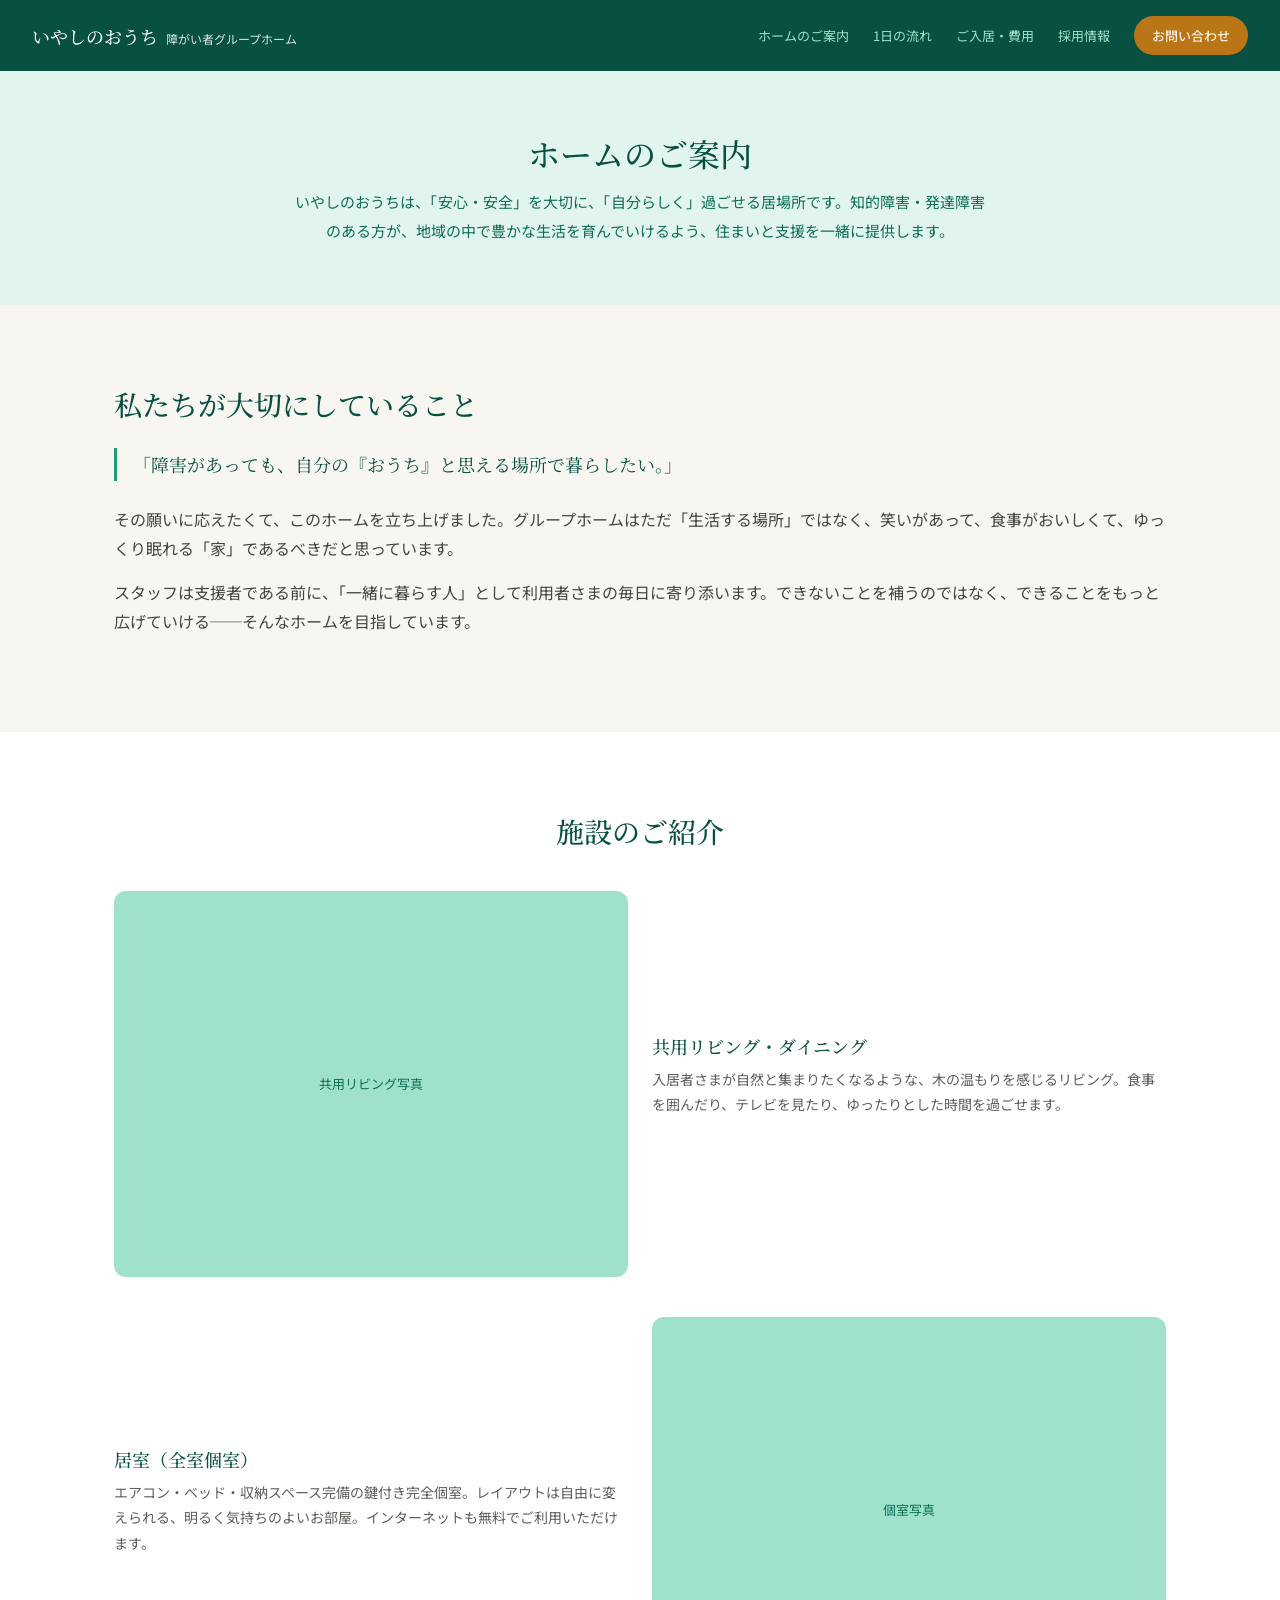
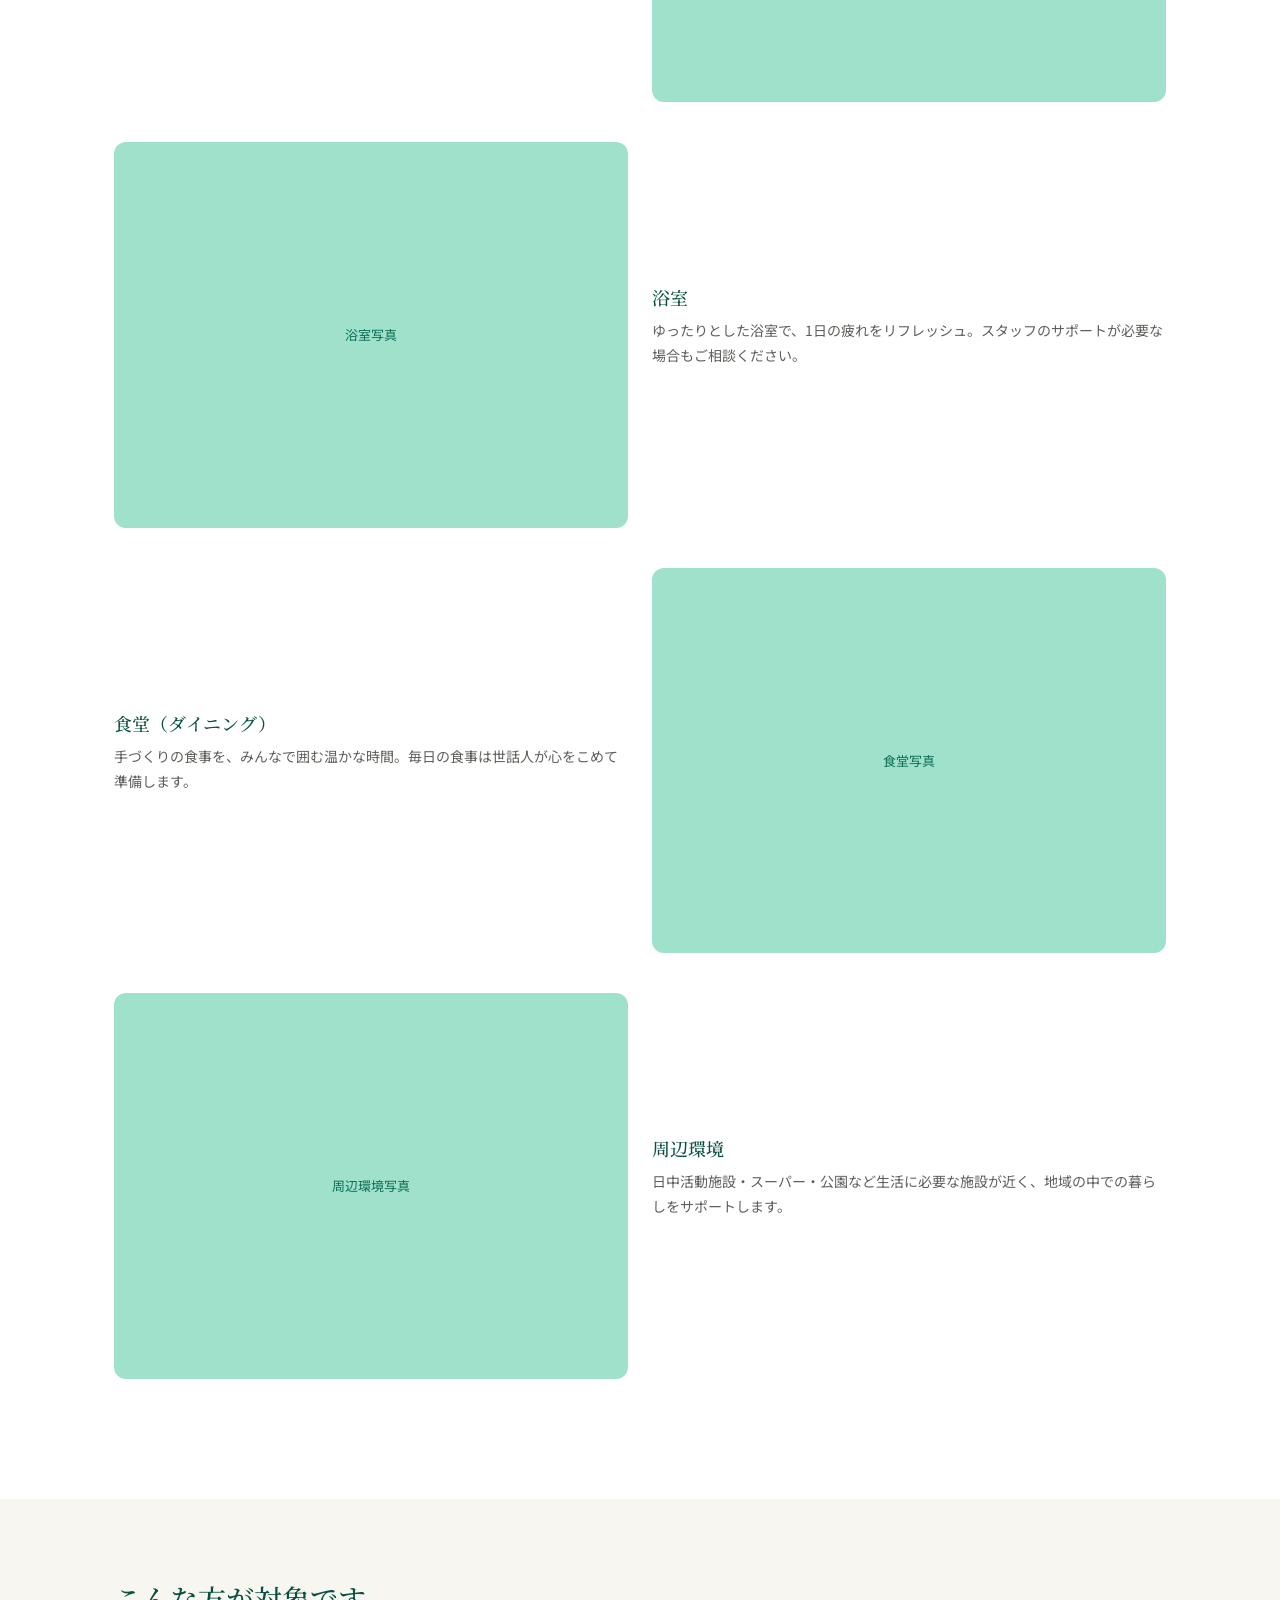
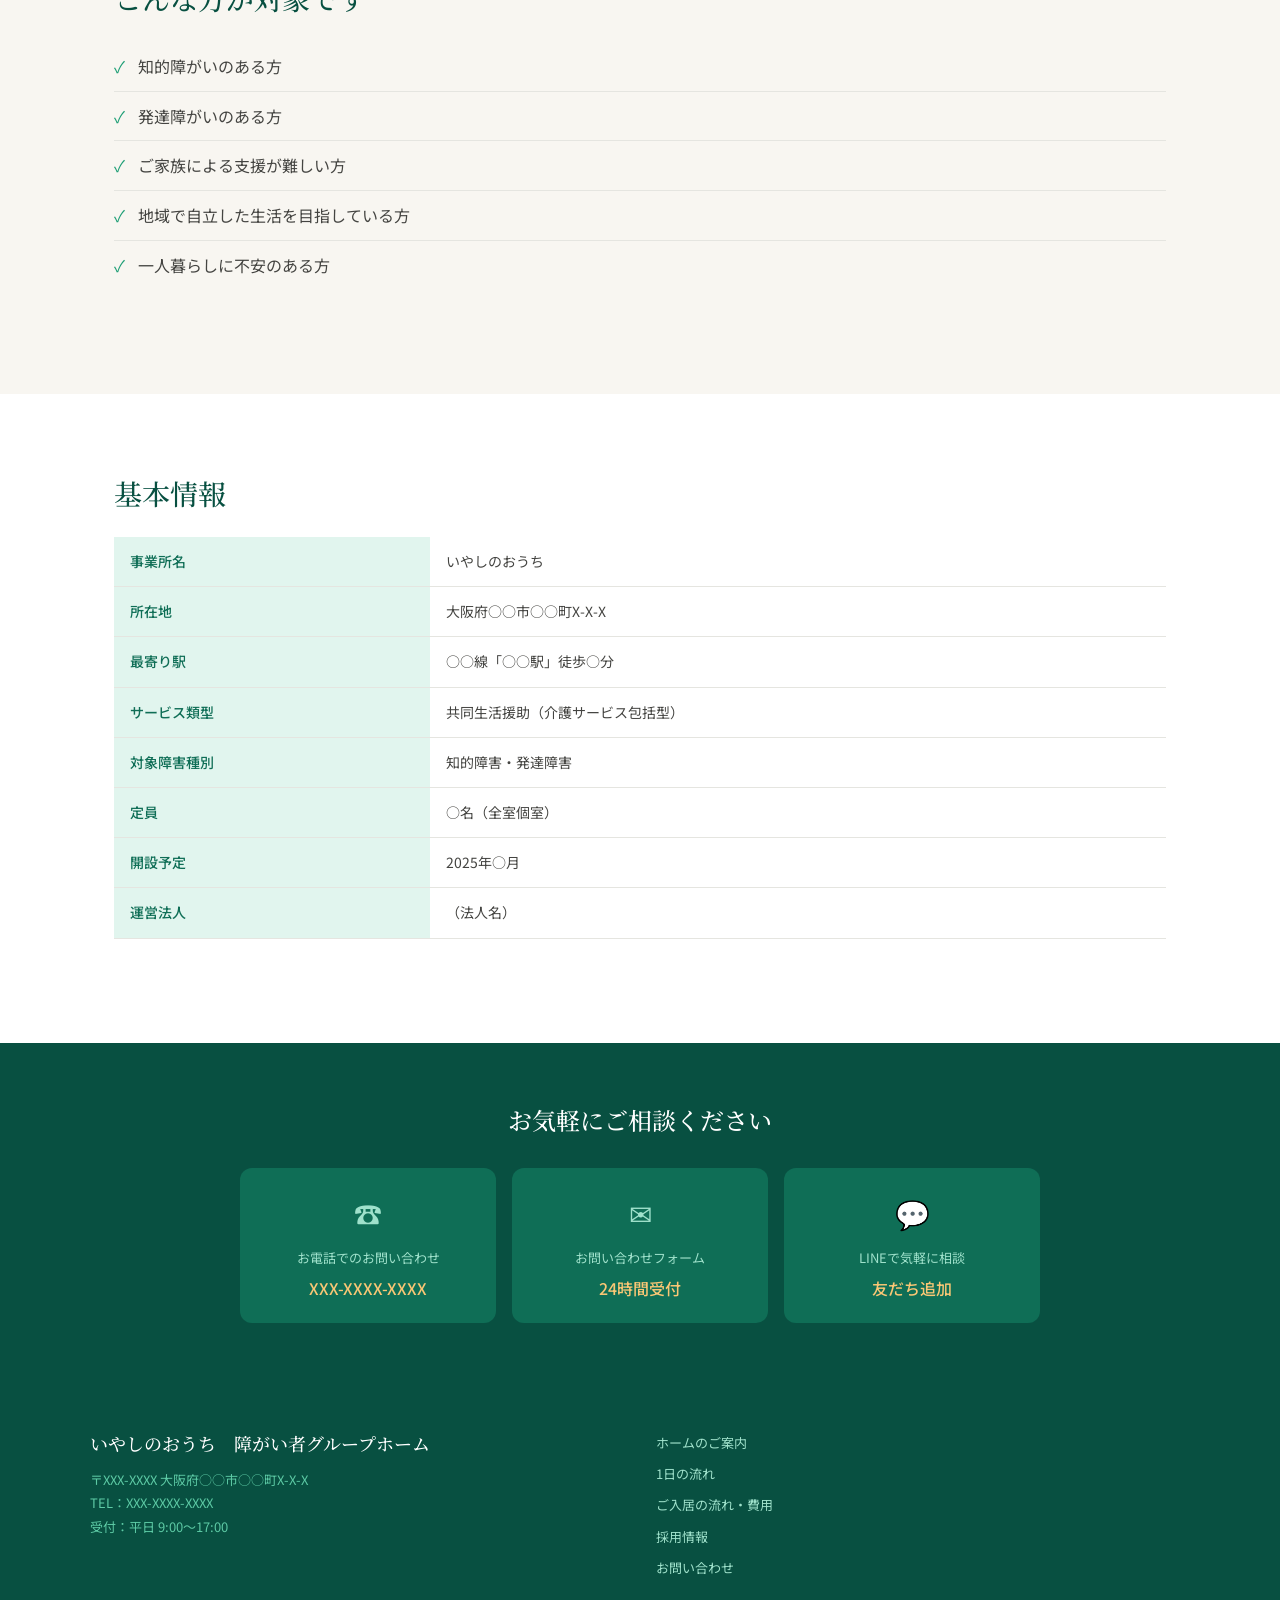
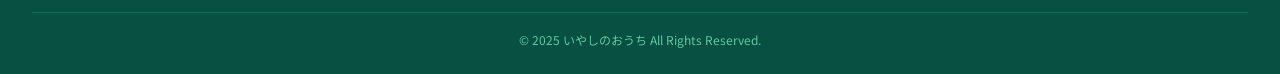
==== about.html @ cdbe9b18 "Add files via upload" ====
<!DOCTYPE html>
<html lang="ja">
<head>
<meta charset="UTF-8">
<meta name="viewport" content="width=device-width, initial-scale=1.0">
<title>ホームのご案内｜いやしのおうち</title>
<meta name="description" content="いやしのおうちの施設紹介。木のぬくもりあふれる個室・共用スペース・食堂など、生活環境をご紹介します。">
<link rel="preconnect" href="https://fonts.googleapis.com">
<link rel="preconnect" href="https://fonts.gstatic.com" crossorigin>
<link href="https://fonts.googleapis.com/css2?family=Noto+Sans+JP:wght@400;500&family=Noto+Serif+JP:wght@500&display=swap" rel="stylesheet">
<link rel="stylesheet" href="css/style.css">
</head>
<body>

<header class="header">
  <a href="index.html" class="header-logo">いやしのおうち<span class="sub">障がい者グループホーム</span></a>
  <nav class="header-nav" id="nav">
    <a href="about.html">ホームのご案内</a>
    <a href="day.html">1日の流れ</a>
    <a href="use.html">ご入居・費用</a>
    <a href="recruit.html">採用情報</a>
    <a href="contact.html" class="btn-contact">お問い合わせ</a>
  </nav>
  <button class="hamburger" onclick="document.getElementById('nav').classList.toggle('open')">☰</button>
</header>

<section class="page-hero">
  <h1>ホームのご案内</h1>
  <p class="lead">いやしのおうちは、「安心・安全」を大切に、「自分らしく」過ごせる居場所です。知的障害・発達障害のある方が、地域の中で豊かな生活を育んでいけるよう、住まいと支援を一緒に提供します。</p>
</section>

<section class="section">
  <div class="container">
    <h2>私たちが大切にしていること</h2>
    <p style="font-family:'Noto Serif JP',serif;font-size:18px;color:#085041;border-left:3px solid #1D9E75;padding-left:16px;margin-bottom:24px;">「障害があっても、自分の『おうち』と思える場所で暮らしたい。」</p>
    <p>その願いに応えたくて、このホームを立ち上げました。グループホームはただ「生活する場所」ではなく、笑いがあって、食事がおいしくて、ゆっくり眠れる「家」であるべきだと思っています。</p>
    <p>スタッフは支援者である前に、「一緒に暮らす人」として利用者さまの毎日に寄り添います。できないことを補うのではなく、できることをもっと広げていける──そんなホームを目指しています。</p>
  </div>
</section>

<section class="section" style="background:#fff;">
  <div class="container">
    <h2 style="text-align:center;margin-bottom:40px;">施設のご紹介</h2>

    <div class="facility-item">
      <div class="facility-image">共用リビング写真</div>
      <div class="facility-text">
        <h3>共用リビング・ダイニング</h3>
        <p>入居者さまが自然と集まりたくなるような、木の温もりを感じるリビング。食事を囲んだり、テレビを見たり、ゆったりとした時間を過ごせます。</p>
      </div>
    </div>

    <div class="facility-item reverse">
      <div class="facility-image">個室写真</div>
      <div class="facility-text">
        <h3>居室（全室個室）</h3>
        <p>エアコン・ベッド・収納スペース完備の鍵付き完全個室。レイアウトは自由に変えられる、明るく気持ちのよいお部屋。インターネットも無料でご利用いただけます。</p>
      </div>
    </div>

    <div class="facility-item">
      <div class="facility-image">浴室写真</div>
      <div class="facility-text">
        <h3>浴室</h3>
        <p>ゆったりとした浴室で、1日の疲れをリフレッシュ。スタッフのサポートが必要な場合もご相談ください。</p>
      </div>
    </div>

    <div class="facility-item reverse">
      <div class="facility-image">食堂写真</div>
      <div class="facility-text">
        <h3>食堂（ダイニング）</h3>
        <p>手づくりの食事を、みんなで囲む温かな時間。毎日の食事は世話人が心をこめて準備します。</p>
      </div>
    </div>

    <div class="facility-item">
      <div class="facility-image">周辺環境写真</div>
      <div class="facility-text">
        <h3>周辺環境</h3>
        <p>日中活動施設・スーパー・公園など生活に必要な施設が近く、地域の中での暮らしをサポートします。</p>
      </div>
    </div>
  </div>
</section>

<section class="section">
  <div class="container">
    <h2>こんな方が対象です</h2>
    <ul style="margin:24px 0;padding-left:0;">
      <li style="padding:10px 0 10px 24px;border-bottom:0.5px solid #E5E5E0;position:relative;">
        <span style="position:absolute;left:0;color:#1D9E75;">✓</span>知的障がいのある方
      </li>
      <li style="padding:10px 0 10px 24px;border-bottom:0.5px solid #E5E5E0;position:relative;">
        <span style="position:absolute;left:0;color:#1D9E75;">✓</span>発達障がいのある方
      </li>
      <li style="padding:10px 0 10px 24px;border-bottom:0.5px solid #E5E5E0;position:relative;">
        <span style="position:absolute;left:0;color:#1D9E75;">✓</span>ご家族による支援が難しい方
      </li>
      <li style="padding:10px 0 10px 24px;border-bottom:0.5px solid #E5E5E0;position:relative;">
        <span style="position:absolute;left:0;color:#1D9E75;">✓</span>地域で自立した生活を目指している方
      </li>
      <li style="padding:10px 0 10px 24px;position:relative;">
        <span style="position:absolute;left:0;color:#1D9E75;">✓</span>一人暮らしに不安のある方
      </li>
    </ul>
  </div>
</section>

<section class="section" style="background:#fff;">
  <div class="container">
    <h2>基本情報</h2>
    <table class="table">
      <tr><th>事業所名</th><td>いやしのおうち</td></tr>
      <tr><th>所在地</th><td>大阪府○○市○○町X-X-X</td></tr>
      <tr><th>最寄り駅</th><td>○○線「○○駅」徒歩○分</td></tr>
      <tr><th>サービス類型</th><td>共同生活援助（介護サービス包括型）</td></tr>
      <tr><th>対象障害種別</th><td>知的障害・発達障害</td></tr>
      <tr><th>定員</th><td>○名（全室個室）</td></tr>
      <tr><th>開設予定</th><td>2025年○月</td></tr>
      <tr><th>運営法人</th><td>（法人名）</td></tr>
    </table>
  </div>
</section>

<section class="cta-section">
  <h2>お気軽にご相談ください</h2>
  <div class="cta-channels">
    <a href="tel:0000000000" class="cta-channel">
      <span class="icon">☎</span>
      <div class="label">お電話でのお問い合わせ</div>
      <div class="value">XXX-XXXX-XXXX</div>
    </a>
    <a href="contact.html" class="cta-channel">
      <span class="icon">✉</span>
      <div class="label">お問い合わせフォーム</div>
      <div class="value">24時間受付</div>
    </a>
    <a href="#" class="cta-channel">
      <span class="icon">💬</span>
      <div class="label">LINEで気軽に相談</div>
      <div class="value">友だち追加</div>
    </a>
  </div>
</section>

<footer class="footer">
  <div class="footer-grid">
    <div class="footer-info">
      <h3>いやしのおうち　障がい者グループホーム</h3>
      <p>〒XXX-XXXX 大阪府○○市○○町X-X-X<br>TEL：XXX-XXXX-XXXX<br>受付：平日 9:00〜17:00</p>
    </div>
    <nav class="footer-nav">
      <a href="about.html">ホームのご案内</a>
      <a href="day.html">1日の流れ</a>
      <a href="use.html">ご入居の流れ・費用</a>
      <a href="recruit.html">採用情報</a>
      <a href="contact.html">お問い合わせ</a>
    </nav>
  </div>
  <div class="footer-copyright">© 2025 いやしのおうち All Rights Reserved.</div>
</footer>

</body>
</html>
---- css/style.css ----
/* ========================================
   いやしのおうち｜共通スタイル
   配色：エメラルド + ゴールド
   フォント：Noto Serif JP + Noto Sans JP
======================================== */

/* リセット */
* { box-sizing: border-box; margin: 0; padding: 0; }
html { scroll-behavior: smooth; }
body {
  font-family: 'Noto Sans JP', sans-serif;
  font-size: 16px;
  line-height: 1.8;
  color: #444441;
  background: #F8F6F1;
  -webkit-font-smoothing: antialiased;
}
img { max-width: 100%; height: auto; display: block; }
a { color: inherit; text-decoration: none; }
ul, ol { list-style: none; }

/* ========================================
   ヘッダー
======================================== */
.header {
  background: #085041;
  padding: 16px 32px;
  display: flex;
  justify-content: space-between;
  align-items: center;
  position: sticky;
  top: 0;
  z-index: 100;
}
.header-logo {
  color: #fff;
  font-family: 'Noto Serif JP', serif;
  font-size: 18px;
  font-weight: 500;
}
.header-logo .sub {
  font-size: 12px;
  font-weight: 400;
  opacity: 0.85;
  margin-left: 8px;
  font-family: 'Noto Sans JP', sans-serif;
}
.header-nav {
  display: flex;
  align-items: center;
  gap: 24px;
}
.header-nav a {
  color: #9FE1CB;
  font-size: 13px;
  transition: color 0.2s;
}
.header-nav a:hover { color: #FAC775; }
.header-nav .btn-contact {
  background: #BA7517;
  color: #FAEEDA;
  padding: 8px 18px;
  border-radius: 20px;
  font-weight: 500;
}
.hamburger { display: none; background: none; border: none; color: #fff; cursor: pointer; font-size: 24px; }

/* ========================================
   共通レイアウト
======================================== */
.container { max-width: 1100px; margin: 0 auto; padding: 0 24px; }
.section { padding: 80px 0; }
.section-narrow { padding: 60px 0; }

h1, h2, h3 {
  font-family: 'Noto Serif JP', serif;
  font-weight: 500;
  color: #085041;
  line-height: 1.4;
}
h1 { font-size: 36px; margin-bottom: 16px; }
h2 { font-size: 28px; margin-bottom: 24px; }
h3 { font-size: 20px; margin-bottom: 12px; }
p { margin-bottom: 16px; }

.lead {
  font-size: 15px;
  color: #0F6E56;
  line-height: 1.9;
}

/* ========================================
   ボタン
======================================== */
.btn {
  display: inline-block;
  padding: 12px 28px;
  border-radius: 24px;
  font-size: 14px;
  font-weight: 500;
  text-align: center;
  transition: all 0.2s;
  cursor: pointer;
  border: none;
}
.btn-primary {
  background: #BA7517;
  color: #FAEEDA;
}
.btn-primary:hover { background: #854F0B; }
.btn-outline {
  background: transparent;
  color: #0F6E56;
  border: 1.5px solid #1D9E75;
}
.btn-outline:hover { background: #1D9E75; color: #fff; }
.btn-line {
  background: transparent;
  color: #5F5E5A;
  border: 1.5px solid #888780;
}
.btn-line:hover { background: #888780; color: #fff; }

.btn-row {
  display: flex;
  gap: 12px;
  flex-wrap: wrap;
  margin-top: 24px;
}

/* ========================================
   ヒーローセクション
======================================== */
.hero {
  background: #E1F5EE;
  padding: 80px 32px;
}
.hero-grid {
  max-width: 1100px;
  margin: 0 auto;
  display: grid;
  grid-template-columns: 1fr 1fr;
  gap: 48px;
  align-items: center;
}
.hero-catch {
  font-family: 'Noto Serif JP', serif;
  font-size: 40px;
  font-weight: 500;
  color: #085041;
  line-height: 1.4;
  margin-bottom: 16px;
}
.hero-sub {
  font-size: 15px;
  color: #0F6E56;
  line-height: 1.9;
  margin-bottom: 24px;
}
.hero-image {
  background: #9FE1CB;
  border-radius: 12px;
  aspect-ratio: 4/3;
  display: flex;
  align-items: center;
  justify-content: center;
  color: #0F6E56;
  font-size: 14px;
}

/* ========================================
   開設予告帯
======================================== */
.announce-bar {
  background: #085041;
  color: #9FE1CB;
  text-align: center;
  padding: 12px 16px;
  font-size: 14px;
}

/* ========================================
   ページヒーロー（サブページ用）
======================================== */
.page-hero {
  background: #E1F5EE;
  padding: 60px 32px;
  text-align: center;
}
.page-hero h1 { font-size: 32px; margin-bottom: 12px; }
.page-hero .lead { max-width: 700px; margin: 0 auto; }

/* ========================================
   困っていませんかセクション
======================================== */
.concern-section {
  background: #FFF9F0;
}
.concern-title {
  text-align: center;
  font-family: 'Noto Serif JP', serif;
  font-size: 28px;
  font-weight: 500;
  color: #085041;
  margin-bottom: 40px;
}
.concern-grid {
  display: grid;
  grid-template-columns: 1fr 1fr;
  gap: 24px;
  margin-bottom: 40px;
}
.concern-card {
  background: #fff;
  border-radius: 12px;
  padding: 24px;
  box-shadow: 0 2px 8px rgba(0,0,0,0.04);
}
.concern-badge {
  display: inline-block;
  padding: 4px 14px;
  border-radius: 12px;
  font-size: 13px;
  font-weight: 500;
  margin-bottom: 16px;
}
.concern-badge.person {
  background: #1D9E75;
  color: #fff;
}
.concern-badge.family {
  background: #BA7517;
  color: #FAEEDA;
}
.concern-list li {
  position: relative;
  padding-left: 16px;
  margin-bottom: 10px;
  font-size: 14px;
  color: #444441;
  line-height: 1.7;
}
.concern-list li::before {
  content: "・";
  position: absolute;
  left: 0;
  color: #1D9E75;
}
.concern-resolve {
  text-align: center;
}
.concern-resolve .main {
  font-family: 'Noto Serif JP', serif;
  font-size: 22px;
  font-weight: 500;
  color: #085041;
  margin-bottom: 8px;
}
.concern-resolve .sub {
  font-size: 14px;
  color: #5F5E5A;
  line-height: 1.8;
}

/* ========================================
   特徴グリッド
======================================== */
.features-grid {
  display: grid;
  grid-template-columns: repeat(2, 1fr);
  gap: 24px;
}
.feature-card {
  background: #fff;
  border-radius: 12px;
  padding: 24px;
  border: 0.5px solid #E1F5EE;
}
.feature-icon {
  width: 48px;
  height: 48px;
  background: #E1F5EE;
  border-radius: 50%;
  display: flex;
  align-items: center;
  justify-content: center;
  margin-bottom: 16px;
  color: #085041;
  font-size: 20px;
}
.feature-card h3 { font-size: 17px; margin-bottom: 8px; }
.feature-card p { font-size: 14px; color: #5F5E5A; line-height: 1.7; }

/* ========================================
   バナーセクション（プレビュー）
======================================== */
.preview-banner {
  display: grid;
  grid-template-columns: 1fr 1fr;
  gap: 32px;
  align-items: center;
  padding: 40px 0;
  border-top: 0.5px solid #E5E5E0;
}
.preview-banner.reverse .preview-image { order: 2; }
.preview-image {
  background: #9FE1CB;
  border-radius: 12px;
  aspect-ratio: 16/10;
  display: flex;
  align-items: center;
  justify-content: center;
  color: #0F6E56;
  font-size: 13px;
}
.preview-text h2 { font-size: 24px; margin-bottom: 12px; }
.preview-text p { font-size: 14px; color: #5F5E5A; margin-bottom: 16px; }

/* ========================================
   CTAセクション
======================================== */
.cta-section {
  background: #085041;
  color: #fff;
  padding: 60px 32px;
  text-align: center;
}
.cta-section h2 {
  color: #fff;
  font-size: 24px;
  margin-bottom: 32px;
}
.cta-channels {
  display: grid;
  grid-template-columns: repeat(3, 1fr);
  gap: 16px;
  max-width: 800px;
  margin: 0 auto;
}
.cta-channel {
  background: #0F6E56;
  border-radius: 12px;
  padding: 20px 16px;
  text-align: center;
  color: #9FE1CB;
  text-decoration: none;
  transition: background 0.2s;
}
.cta-channel:hover { background: #1D9E75; color: #fff; }
.cta-channel .icon {
  font-size: 28px;
  margin-bottom: 8px;
  display: block;
}
.cta-channel .label {
  font-size: 13px;
  margin-bottom: 4px;
}
.cta-channel .value {
  font-size: 16px;
  font-weight: 500;
  color: #FAC775;
}

/* ========================================
   採用バナー
======================================== */
.recruit-banner {
  background: #F8F6F1;
  padding: 60px 32px;
  text-align: center;
}
.recruit-banner h2 { font-size: 24px; margin-bottom: 12px; }
.recruit-banner p { font-size: 14px; color: #5F5E5A; margin-bottom: 24px; max-width: 600px; margin-left: auto; margin-right: auto; }

/* ========================================
   タイムライン（1日の流れ）
======================================== */
.timeline { max-width: 700px; margin: 0 auto; }
.timeline-item {
  display: grid;
  grid-template-columns: 80px 30px 1fr;
  gap: 16px;
  margin-bottom: 24px;
}
.timeline-time {
  font-size: 14px;
  color: #0F6E56;
  font-weight: 500;
  padding-top: 2px;
}
.timeline-marker {
  display: flex;
  flex-direction: column;
  align-items: center;
}
.timeline-dot {
  width: 14px;
  height: 14px;
  background: #1D9E75;
  border-radius: 50%;
  flex-shrink: 0;
}
.timeline-line {
  width: 2px;
  background: #C8E8DC;
  flex: 1;
  min-height: 30px;
  margin-top: 4px;
}
.timeline-item:last-child .timeline-line { display: none; }
.timeline-content h3 { font-size: 15px; margin-bottom: 4px; color: #085041; font-family: 'Noto Sans JP', sans-serif; font-weight: 500; }
.timeline-content p { font-size: 13px; color: #5F5E5A; line-height: 1.6; margin: 0; }

/* ========================================
   STEPフロー（ご入居の流れ）
======================================== */
.step-flow { max-width: 700px; margin: 0 auto; }
.step-item {
  display: grid;
  grid-template-columns: 48px 1fr;
  gap: 20px;
  margin-bottom: 24px;
}
.step-num {
  width: 40px;
  height: 40px;
  background: #085041;
  color: #9FE1CB;
  border-radius: 50%;
  display: flex;
  align-items: center;
  justify-content: center;
  font-size: 16px;
  font-weight: 500;
}
.step-item:last-child .step-num { background: #BA7517; color: #FAEEDA; }
.step-content h3 { font-size: 16px; margin-bottom: 6px; font-family: 'Noto Sans JP', sans-serif; }
.step-content p { font-size: 14px; color: #5F5E5A; line-height: 1.7; margin: 0; }

/* ========================================
   テーブル
======================================== */
.table {
  width: 100%;
  border-collapse: collapse;
  margin: 24px 0;
}
.table th, .table td {
  padding: 12px 16px;
  text-align: left;
  border-bottom: 0.5px solid #E5E5E0;
  font-size: 14px;
}
.table th {
  background: #E1F5EE;
  color: #0F6E56;
  font-weight: 500;
  width: 30%;
}

/* ========================================
   費用カード
======================================== */
.price-card {
  background: #E1F5EE;
  border-radius: 12px;
  padding: 24px;
  margin-bottom: 16px;
}
.price-card h3 { font-size: 17px; margin-bottom: 12px; }
.price-card .table th { background: rgba(255,255,255,0.7); }

/* ========================================
   FAQ
======================================== */
.faq-item {
  background: #fff;
  border: 0.5px solid #E5E5E0;
  border-radius: 8px;
  padding: 16px 20px;
  margin-bottom: 10px;
}
.faq-q {
  font-weight: 500;
  color: #085041;
  margin-bottom: 6px;
  font-size: 14px;
}
.faq-a {
  font-size: 14px;
  color: #5F5E5A;
  line-height: 1.7;
  margin: 0;
}

/* ========================================
   設備カード（aboutページ）
======================================== */
.facility-item {
  display: grid;
  grid-template-columns: 1fr 1fr;
  gap: 24px;
  align-items: center;
  margin-bottom: 40px;
}
.facility-item.reverse .facility-image { order: 2; }
.facility-image {
  background: #9FE1CB;
  border-radius: 12px;
  aspect-ratio: 4/3;
  display: flex;
  align-items: center;
  justify-content: center;
  color: #0F6E56;
  font-size: 13px;
}
.facility-text h3 { font-size: 18px; margin-bottom: 8px; }
.facility-text p { font-size: 14px; line-height: 1.8; color: #5F5E5A; }

/* ========================================
   採用ページ - 職種カード
======================================== */
.job-card {
  background: #fff;
  border-left: 3px solid #1D9E75;
  border-radius: 0 12px 12px 0;
  padding: 20px 24px;
  margin-bottom: 16px;
}
.job-card h3 { font-size: 17px; margin-bottom: 12px; font-family: 'Noto Sans JP', sans-serif; }

/* ========================================
   フォーム
======================================== */
.form-group { margin-bottom: 20px; }
.form-group label {
  display: block;
  font-size: 14px;
  color: #444441;
  margin-bottom: 6px;
  font-weight: 500;
}
.form-group label .required {
  background: #D85A30;
  color: #fff;
  font-size: 11px;
  padding: 1px 6px;
  border-radius: 3px;
  margin-left: 6px;
}
.form-group input,
.form-group textarea,
.form-group select {
  width: 100%;
  padding: 10px 14px;
  border: 1px solid #D3D1C7;
  border-radius: 6px;
  font-size: 14px;
  font-family: inherit;
  background: #fff;
}
.form-group input:focus,
.form-group textarea:focus,
.form-group select:focus {
  outline: none;
  border-color: #1D9E75;
}
.form-group textarea { min-height: 100px; resize: vertical; }

/* ========================================
   アクセス・マップ
======================================== */
.map-container {
  width: 100%;
  height: 400px;
  border-radius: 12px;
  overflow: hidden;
  background: #C8E8DC;
}
.map-container iframe { width: 100%; height: 100%; border: 0; }

/* ========================================
   フッター
======================================== */
.footer {
  background: #085041;
  color: #9FE1CB;
  padding: 48px 32px 24px;
}
.footer-grid {
  max-width: 1100px;
  margin: 0 auto;
  display: grid;
  grid-template-columns: 1fr 1fr;
  gap: 32px;
  margin-bottom: 32px;
}
.footer-info h3 {
  color: #fff;
  font-family: 'Noto Serif JP', serif;
  font-size: 18px;
  margin-bottom: 12px;
}
.footer-info p {
  font-size: 13px;
  line-height: 1.8;
  color: #5DCAA5;
  margin-bottom: 0;
}
.footer-nav {
  display: flex;
  flex-direction: column;
  gap: 8px;
}
.footer-nav a {
  color: #9FE1CB;
  font-size: 13px;
  transition: color 0.2s;
}
.footer-nav a:hover { color: #FAC775; }
.footer-copyright {
  border-top: 0.5px solid #0F6E56;
  padding-top: 16px;
  text-align: center;
  font-size: 12px;
  color: #5DCAA5;
}

/* ========================================
   レスポンシブ（スマートフォン）
======================================== */
@media (max-width: 768px) {
  .header { padding: 12px 16px; }
  .header-logo { font-size: 15px; }
  .header-logo .sub { display: block; margin-left: 0; font-size: 11px; margin-top: 2px; }
  .header-nav { display: none; }
  .header-nav.open {
    display: flex;
    position: absolute;
    top: 100%;
    left: 0;
    right: 0;
    background: #085041;
    flex-direction: column;
    padding: 16px;
    gap: 16px;
  }
  .hamburger { display: block; }

  .container { padding: 0 16px; }
  .section { padding: 48px 0; }
  .hero { padding: 48px 16px; }
  .hero-grid { grid-template-columns: 1fr; gap: 24px; }
  .hero-catch { font-size: 28px; }

  h1 { font-size: 28px; }
  h2 { font-size: 22px; }

  .page-hero { padding: 40px 16px; }
  .page-hero h1 { font-size: 26px; }

  .concern-grid { grid-template-columns: 1fr; }
  .features-grid { grid-template-columns: 1fr; }

  .preview-banner { grid-template-columns: 1fr; }
  .preview-banner.reverse .preview-image { order: 0; }

  .cta-channels { grid-template-columns: 1fr; }

  .facility-item { grid-template-columns: 1fr; gap: 16px; }
  .facility-item.reverse .facility-image { order: 0; }

  .footer-grid { grid-template-columns: 1fr; gap: 24px; }

  .timeline-item { grid-template-columns: 60px 20px 1fr; gap: 10px; }

  .step-item { grid-template-columns: 36px 1fr; gap: 14px; }
  .step-num { width: 32px; height: 32px; font-size: 14px; }
}
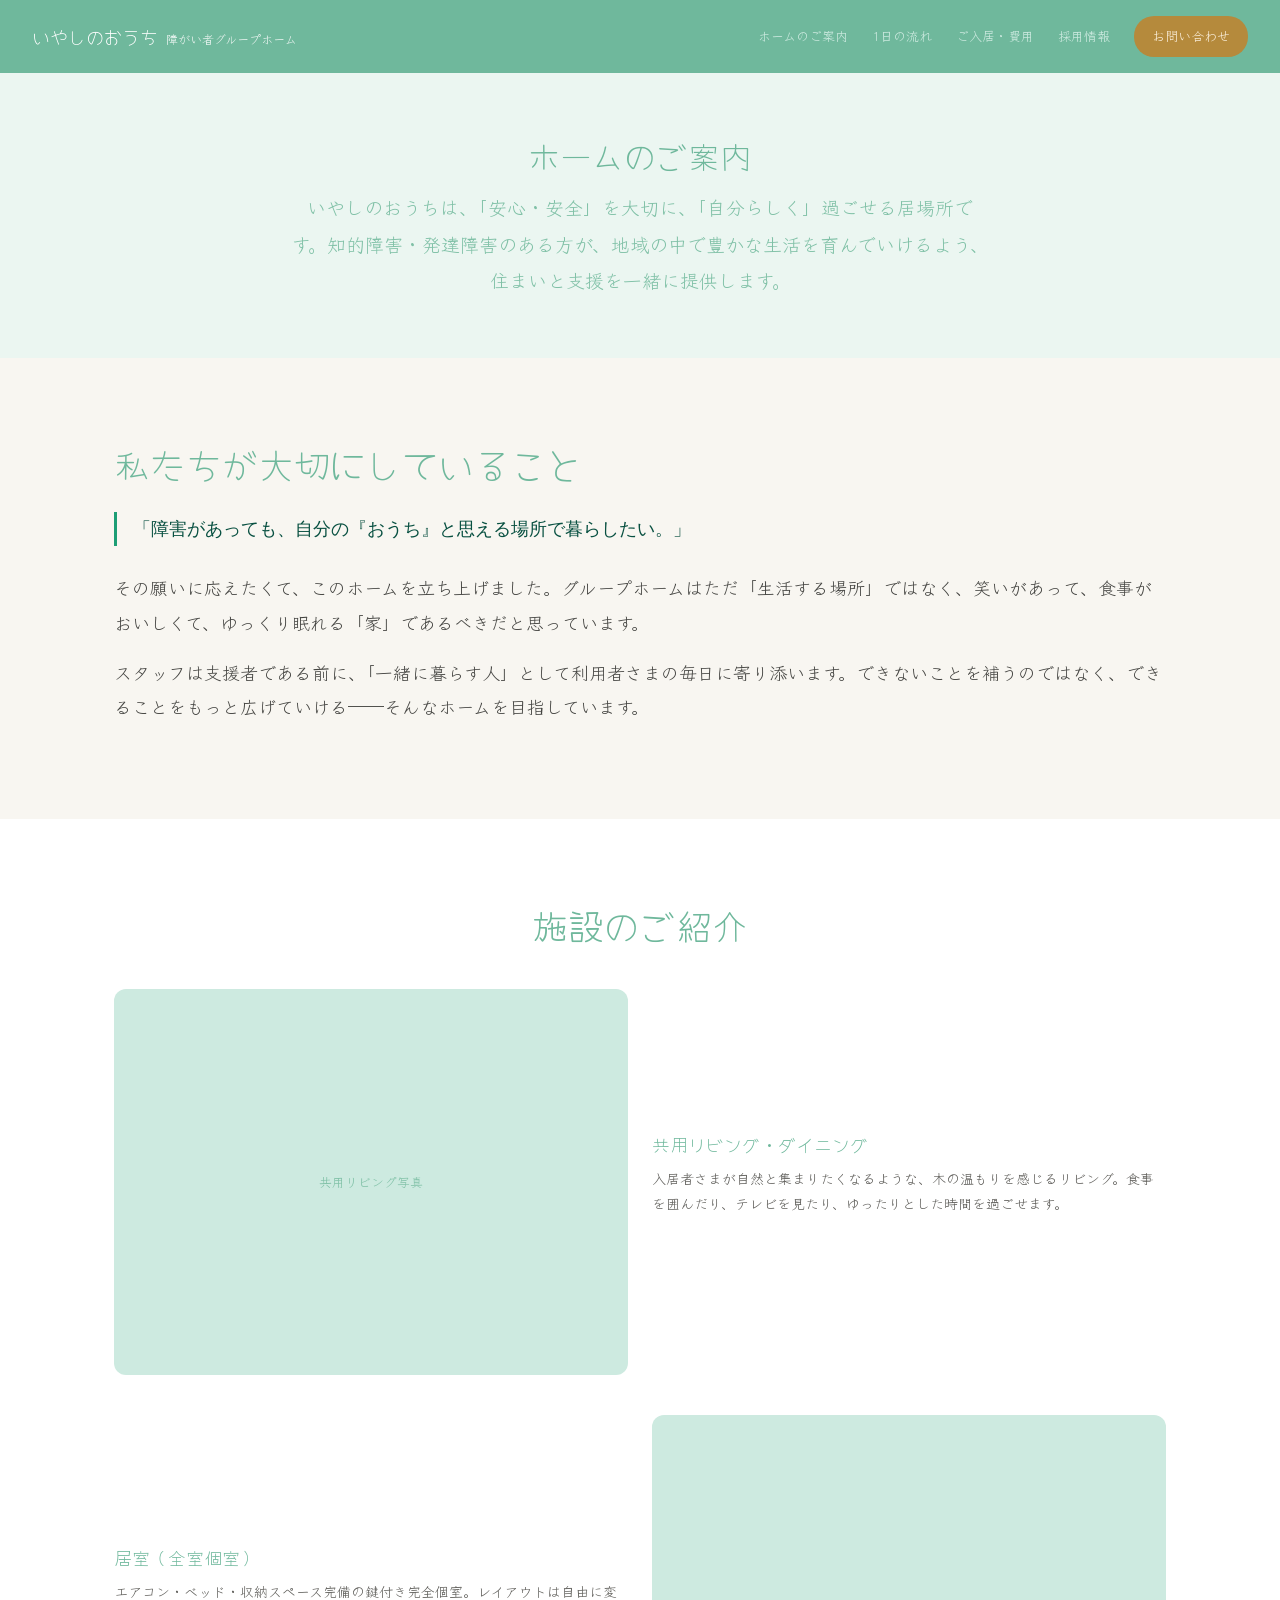
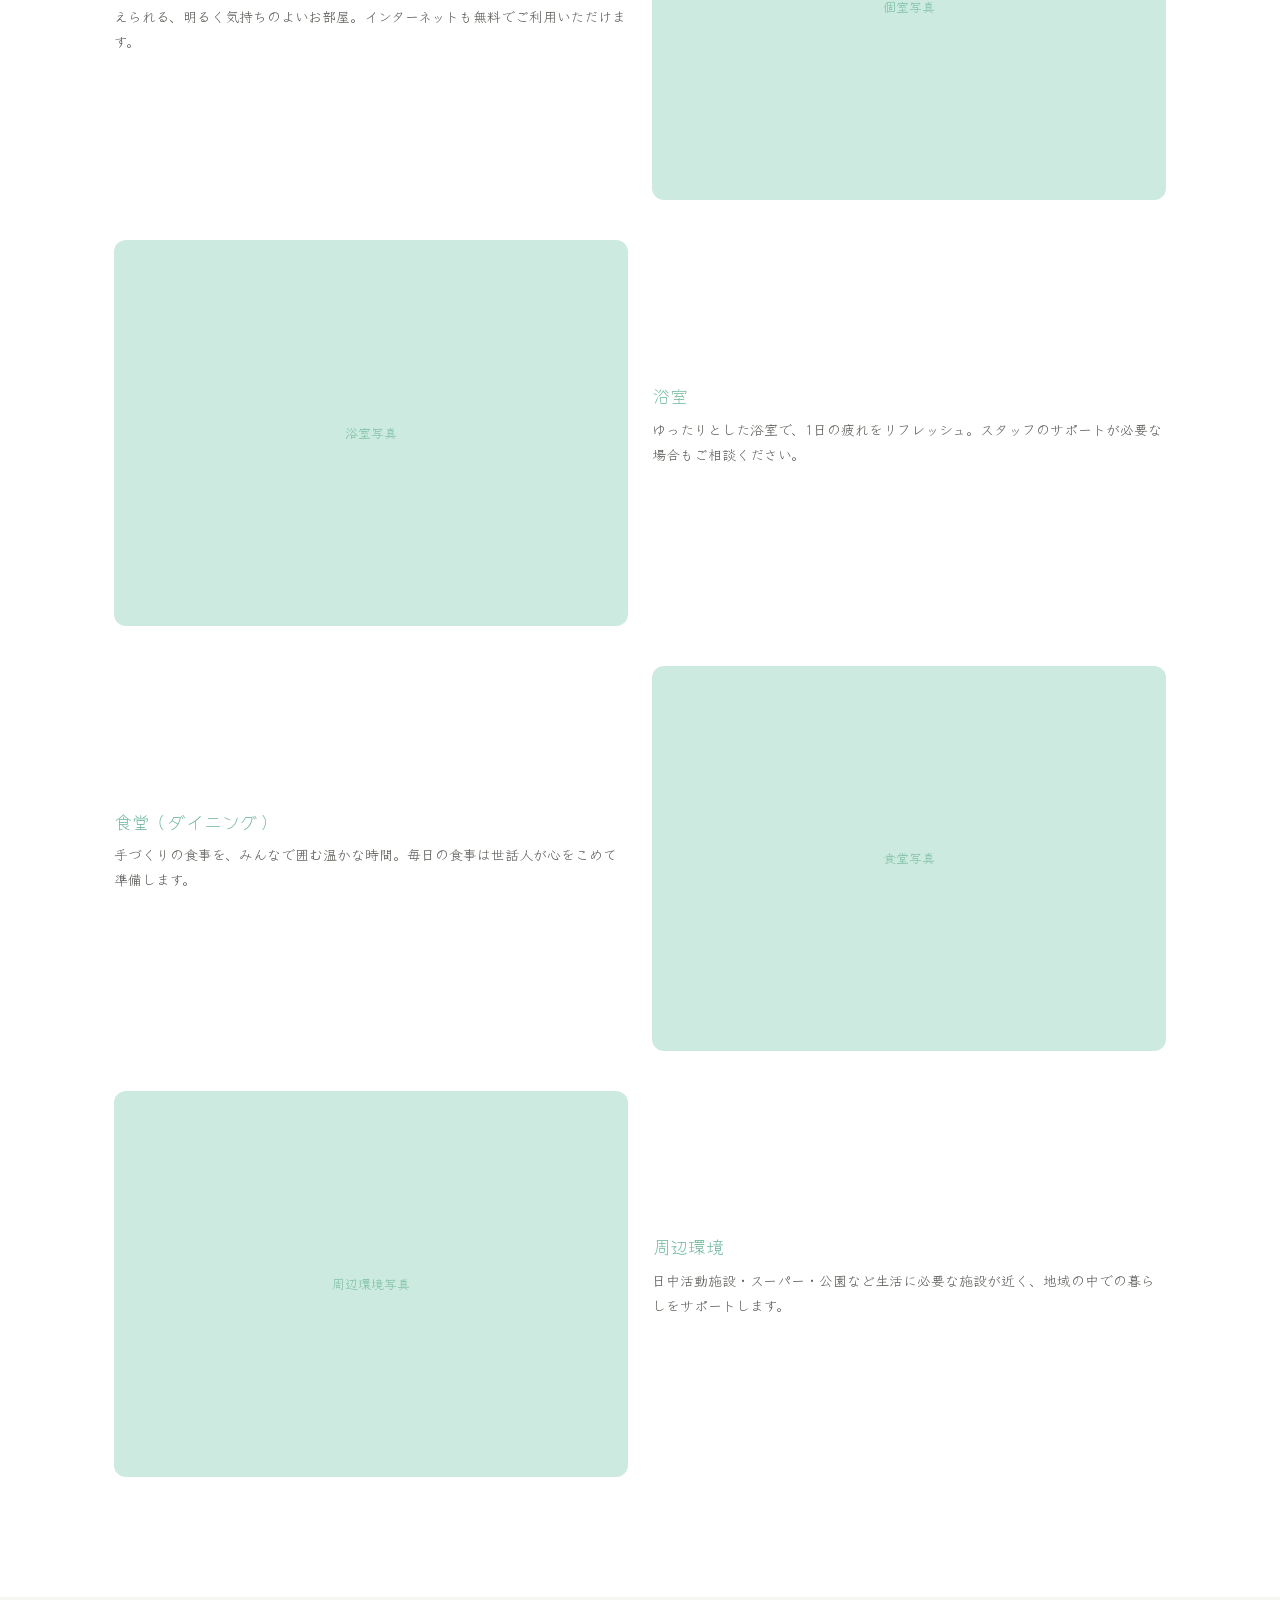
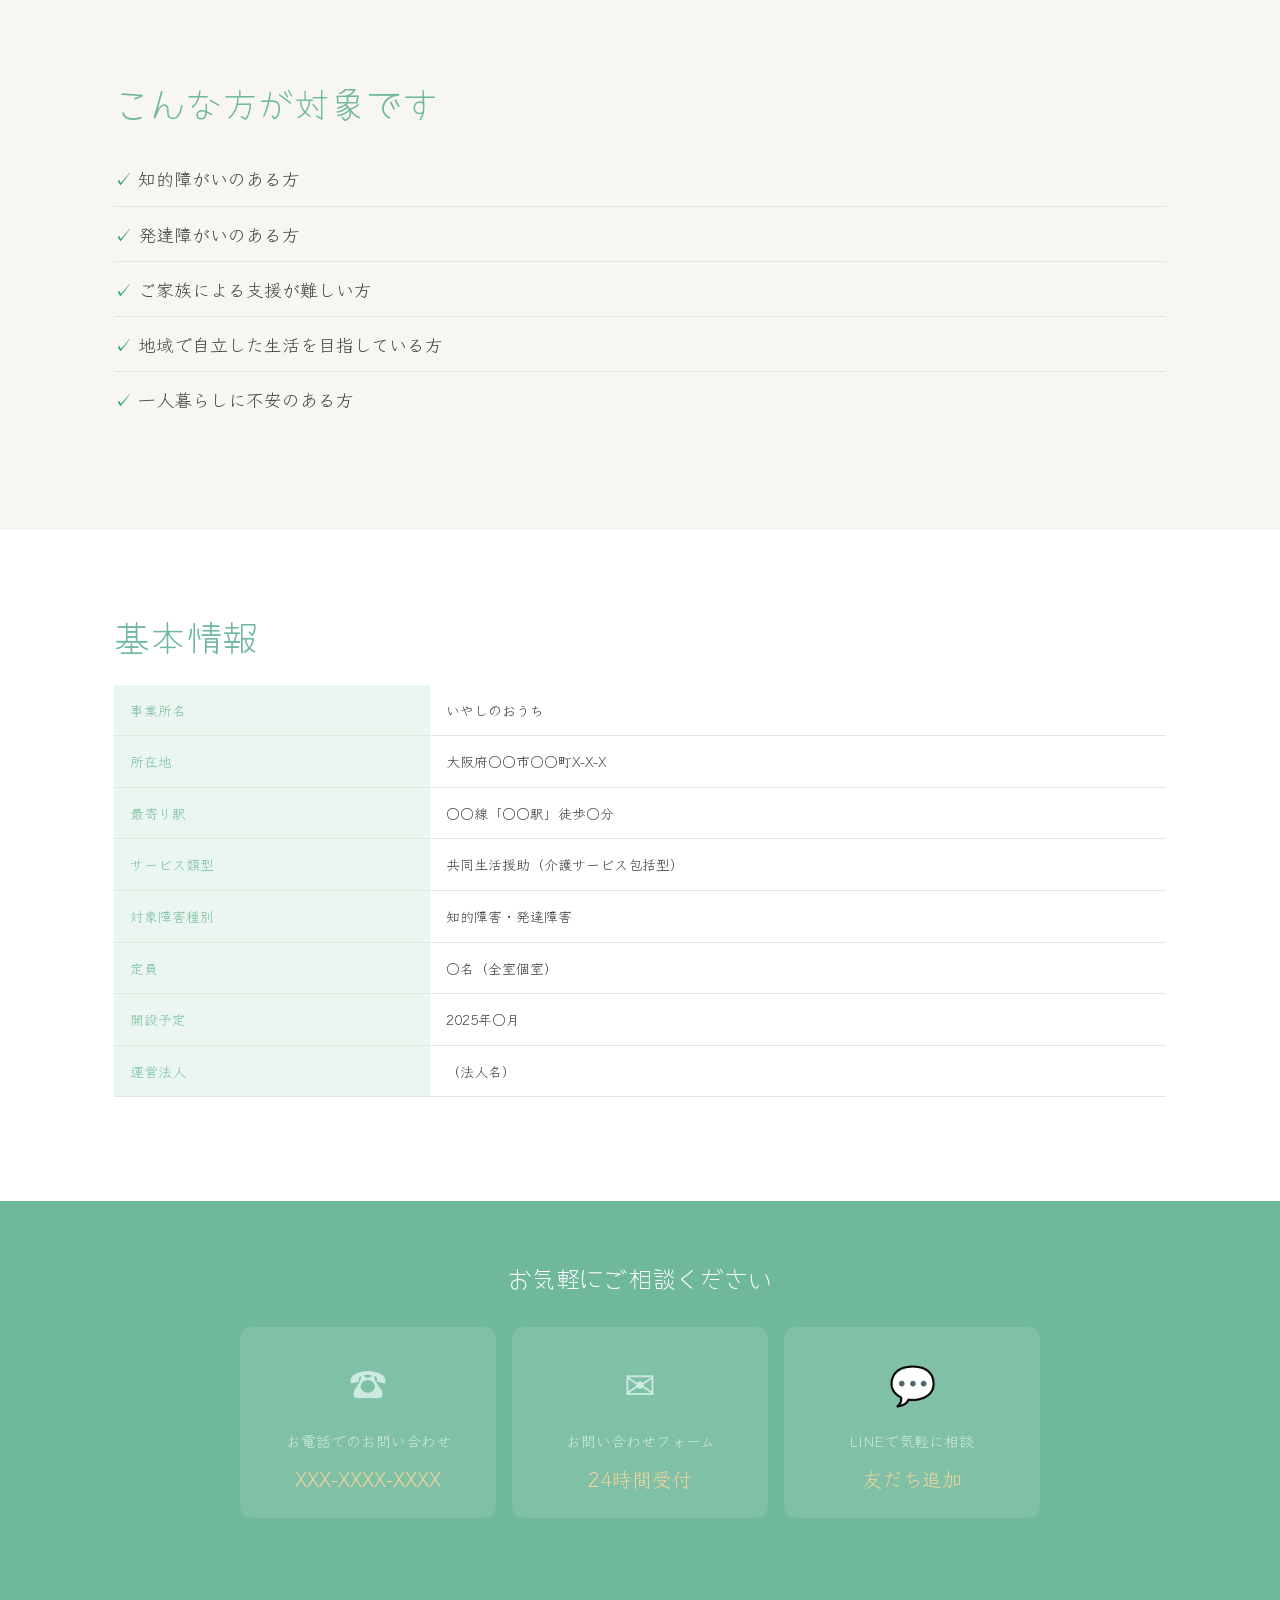
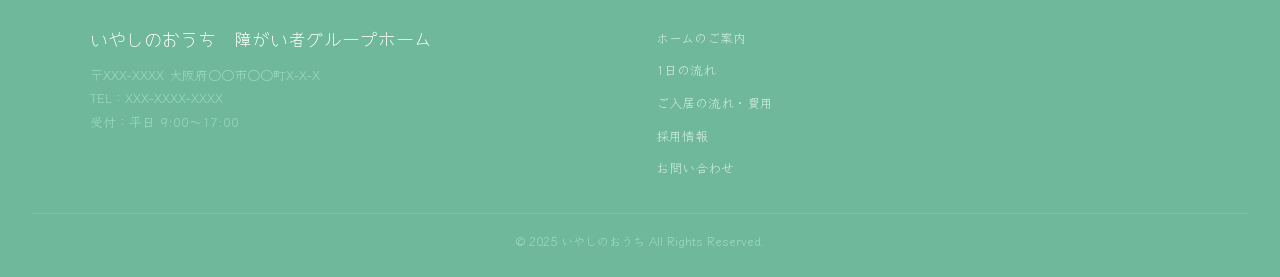
==== commit c8fd75c3: "Add files via upload" ====
--- a/about.html
+++ b/about.html
@@ -7,7 +7,7 @@
 <meta name="description" content="いやしのおうちの施設紹介。木のぬくもりあふれる個室・共用スペース・食堂など、生活環境をご紹介します。">
 <link rel="preconnect" href="https://fonts.googleapis.com">
 <link rel="preconnect" href="https://fonts.gstatic.com" crossorigin>
-<link href="https://fonts.googleapis.com/css2?family=Noto+Sans+JP:wght@400;500&family=Noto+Serif+JP:wght@500&display=swap" rel="stylesheet">
+<link href="https://fonts.googleapis.com/css2?family=Klee+One:wght@400;600&family=Yomogi&family=Bebas+Neue&display=swap" rel="stylesheet">
 <link rel="stylesheet" href="css/style.css">
 </head>
 <body>
--- a/css/style.css
+++ b/css/style.css
@@ -8,9 +8,9 @@
 * { box-sizing: border-box; margin: 0; padding: 0; }
 html { scroll-behavior: smooth; }
 body {
-  font-family: 'Noto Sans JP', sans-serif;
-  font-size: 16px;
-  line-height: 1.8;
+  font-family: 'Klee One', cursive;
+  font-size: 18px;
+  line-height: 1.9;
   color: #444441;
   background: #F8F6F1;
   -webkit-font-smoothing: antialiased;
@@ -23,7 +23,7 @@
    ヘッダー
 ======================================== */
 .header {
-  background: #085041;
+  background: #6FB89C;
   padding: 16px 32px;
   display: flex;
   justify-content: space-between;
@@ -34,7 +34,7 @@
 }
 .header-logo {
   color: #fff;
-  font-family: 'Noto Serif JP', serif;
+  font-family: 'Yomogi', cursive;
   font-size: 18px;
   font-weight: 500;
 }
@@ -43,7 +43,7 @@
   font-weight: 400;
   opacity: 0.85;
   margin-left: 8px;
-  font-family: 'Noto Sans JP', sans-serif;
+  font-family: 'Klee One', cursive;
 }
 .header-nav {
   display: flex;
@@ -51,13 +51,13 @@
   gap: 24px;
 }
 .header-nav a {
-  color: #9FE1CB;
+  color: #CDEAE0;
   font-size: 13px;
   transition: color 0.2s;
 }
-.header-nav a:hover { color: #FAC775; }
+.header-nav a:hover { color: #F2D49C; }
 .header-nav .btn-contact {
-  background: #BA7517;
+  background: #B58A3C;
   color: #FAEEDA;
   padding: 8px 18px;
   border-radius: 20px;
@@ -73,19 +73,19 @@
 .section-narrow { padding: 60px 0; }
 
 h1, h2, h3 {
-  font-family: 'Noto Serif JP', serif;
-  font-weight: 500;
-  color: #085041;
+  font-family: 'Yomogi', cursive;
+  font-weight: 500;
+  color: #6FB89C;
   line-height: 1.4;
 }
-h1 { font-size: 36px; margin-bottom: 16px; }
-h2 { font-size: 28px; margin-bottom: 24px; }
-h3 { font-size: 20px; margin-bottom: 12px; }
+h1 { font-size: 46px; margin-bottom: 16px; }
+h2 { font-size: 36px; margin-bottom: 24px; }
+h3 { font-size: 26px; margin-bottom: 12px; }
 p { margin-bottom: 16px; }
 
 .lead {
-  font-size: 15px;
-  color: #0F6E56;
+  font-size: 19px;
+  color: #7FC0A6;
   line-height: 1.9;
 }
 
@@ -94,9 +94,9 @@
 ======================================== */
 .btn {
   display: inline-block;
-  padding: 12px 28px;
+  padding: 14px 32px;
   border-radius: 24px;
-  font-size: 14px;
+  font-size: 17px;
   font-weight: 500;
   text-align: center;
   transition: all 0.2s;
@@ -104,16 +104,16 @@
   border: none;
 }
 .btn-primary {
-  background: #BA7517;
-  color: #FAEEDA;
-}
-.btn-primary:hover { background: #854F0B; }
+  background: #E3C883;
+  color: #5A3D0E;
+}
+.btn-primary:hover { background: #D8B869; }
 .btn-outline {
   background: transparent;
-  color: #0F6E56;
-  border: 1.5px solid #1D9E75;
-}
-.btn-outline:hover { background: #1D9E75; color: #fff; }
+  color: #7FC0A6;
+  border: 1.5px solid #57B89B;
+}
+.btn-outline:hover { background: #57B89B; color: #fff; }
 .btn-line {
   background: transparent;
   color: #5F5E5A;
@@ -129,10 +129,67 @@
 }
 
 /* ========================================
-   ヒーローセクション
+   フルスクリーン背景写真ヒーロー
+======================================== */
+.hero-fullscreen {
+  position: relative;
+  min-height: 88vh;
+  display: flex;
+  align-items: center;
+  justify-content: center;
+  text-align: center;
+  /* 写真未設定でも崩れないよう、下地に色を敷いておく */
+  background-color: #EBF6F1;
+  /* ↓ 背景イラスト。images/hero.svg を差し替え可 */
+  background-image: linear-gradient(rgba(255,255,255,0.25), rgba(235,246,241,0.40)), url('../images/hero.svg');
+  background-size: cover;
+  background-position: center;
+  background-attachment: fixed;
+  padding: 80px 24px;
+}
+.hero-fullscreen-inner {
+  max-width: 800px;
+  color: #fff;
+}
+.hero-fullscreen .hero-catch {
+  font-family: 'Yomogi', cursive;
+  font-size: 54px;
+  font-weight: 500;
+  color: #4E977C;
+  line-height: 1.5;
+  margin-bottom: 20px;
+  text-shadow: 0 1px 8px rgba(255,255,255,0.6);
+}
+.hero-fullscreen .hero-sub {
+  font-size: 20px;
+  color: #6FB89C;
+  line-height: 2;
+  margin-bottom: 32px;
+  text-shadow: 0 1px 6px rgba(255,255,255,0.6);
+}
+.hero-fullscreen .btn-row {
+  justify-content: center;
+}
+.hero-scroll {
+  position: absolute;
+  bottom: 24px;
+  left: 50%;
+  transform: translateX(-50%);
+  color: #6FB89C;
+  font-size: 12px;
+  letter-spacing: 0.1em;
+  animation: scrollBounce 2s infinite;
+}
+@keyframes scrollBounce {
+  0%, 100% { transform: translateX(-50%) translateY(0); }
+  50% { transform: translateX(-50%) translateY(8px); }
+}
+
+/* ========================================
+   ヒーローセクション（旧・左右分割型）
 ======================================== */
 .hero {
-  background: #E1F5EE;
+  background: #EBF6F1;
   padding: 80px 32px;
 }
 .hero-grid {
@@ -144,27 +201,27 @@
   align-items: center;
 }
 .hero-catch {
-  font-family: 'Noto Serif JP', serif;
+  font-family: 'Yomogi', cursive;
   font-size: 40px;
   font-weight: 500;
-  color: #085041;
+  color: #6FB89C;
   line-height: 1.4;
   margin-bottom: 16px;
 }
 .hero-sub {
   font-size: 15px;
-  color: #0F6E56;
+  color: #7FC0A6;
   line-height: 1.9;
   margin-bottom: 24px;
 }
 .hero-image {
-  background: #9FE1CB;
+  background: #CDEAE0;
   border-radius: 12px;
   aspect-ratio: 4/3;
   display: flex;
   align-items: center;
   justify-content: center;
-  color: #0F6E56;
+  color: #7FC0A6;
   font-size: 14px;
 }
 
@@ -172,8 +229,8 @@
    開設予告帯
 ======================================== */
 .announce-bar {
-  background: #085041;
-  color: #9FE1CB;
+  background: #6FB89C;
+  color: #CDEAE0;
   text-align: center;
   padding: 12px 16px;
   font-size: 14px;
@@ -183,7 +240,7 @@
    ページヒーロー（サブページ用）
 ======================================== */
 .page-hero {
-  background: #E1F5EE;
+  background: #EBF6F1;
   padding: 60px 32px;
   text-align: center;
 }
@@ -198,10 +255,10 @@
 }
 .concern-title {
   text-align: center;
-  font-family: 'Noto Serif JP', serif;
+  font-family: 'Yomogi', cursive;
   font-size: 28px;
   font-weight: 500;
-  color: #085041;
+  color: #6FB89C;
   margin-bottom: 40px;
 }
 .concern-grid {
@@ -225,11 +282,11 @@
   margin-bottom: 16px;
 }
 .concern-badge.person {
-  background: #1D9E75;
+  background: #57B89B;
   color: #fff;
 }
 .concern-badge.family {
-  background: #BA7517;
+  background: #B58A3C;
   color: #FAEEDA;
 }
 .concern-list li {
@@ -244,16 +301,16 @@
   content: "・";
   position: absolute;
   left: 0;
-  color: #1D9E75;
+  color: #57B89B;
 }
 .concern-resolve {
   text-align: center;
 }
 .concern-resolve .main {
-  font-family: 'Noto Serif JP', serif;
+  font-family: 'Yomogi', cursive;
   font-size: 22px;
   font-weight: 500;
-  color: #085041;
+  color: #6FB89C;
   margin-bottom: 8px;
 }
 .concern-resolve .sub {
@@ -274,19 +331,19 @@
   background: #fff;
   border-radius: 12px;
   padding: 24px;
-  border: 0.5px solid #E1F5EE;
+  border: 0.5px solid #EBF6F1;
 }
 .feature-icon {
-  width: 48px;
-  height: 48px;
-  background: #E1F5EE;
+  width: 64px;
+  height: 64px;
+  background: #EBF6F1;
   border-radius: 50%;
   display: flex;
   align-items: center;
   justify-content: center;
   margin-bottom: 16px;
-  color: #085041;
-  font-size: 20px;
+  color: #6FB89C;
+  font-size: 30px;
 }
 .feature-card h3 { font-size: 17px; margin-bottom: 8px; }
 .feature-card p { font-size: 14px; color: #5F5E5A; line-height: 1.7; }
@@ -304,13 +361,13 @@
 }
 .preview-banner.reverse .preview-image { order: 2; }
 .preview-image {
-  background: #9FE1CB;
+  background: #CDEAE0;
   border-radius: 12px;
   aspect-ratio: 16/10;
   display: flex;
   align-items: center;
   justify-content: center;
-  color: #0F6E56;
+  color: #7FC0A6;
   font-size: 13px;
 }
 .preview-text h2 { font-size: 24px; margin-bottom: 12px; }
@@ -320,7 +377,7 @@
    CTAセクション
 ======================================== */
 .cta-section {
-  background: #085041;
+  background: #6FB89C;
   color: #fff;
   padding: 60px 32px;
   text-align: center;
@@ -338,28 +395,28 @@
   margin: 0 auto;
 }
 .cta-channel {
-  background: #0F6E56;
+  background: #7FC0A6;
   border-radius: 12px;
   padding: 20px 16px;
   text-align: center;
-  color: #9FE1CB;
+  color: #CDEAE0;
   text-decoration: none;
   transition: background 0.2s;
 }
-.cta-channel:hover { background: #1D9E75; color: #fff; }
+.cta-channel:hover { background: #57B89B; color: #fff; }
 .cta-channel .icon {
-  font-size: 28px;
+  font-size: 38px;
   margin-bottom: 8px;
   display: block;
 }
 .cta-channel .label {
-  font-size: 13px;
+  font-size: 15px;
   margin-bottom: 4px;
 }
 .cta-channel .value {
-  font-size: 16px;
-  font-weight: 500;
-  color: #FAC775;
+  font-size: 20px;
+  font-weight: 500;
+  color: #F2D49C;
 }
 
 /* ========================================
@@ -385,7 +442,7 @@
 }
 .timeline-time {
   font-size: 14px;
-  color: #0F6E56;
+  color: #7FC0A6;
   font-weight: 500;
   padding-top: 2px;
 }
@@ -397,19 +454,19 @@
 .timeline-dot {
   width: 14px;
   height: 14px;
-  background: #1D9E75;
+  background: #57B89B;
   border-radius: 50%;
   flex-shrink: 0;
 }
 .timeline-line {
   width: 2px;
-  background: #C8E8DC;
+  background: #DCF0E9;
   flex: 1;
   min-height: 30px;
   margin-top: 4px;
 }
 .timeline-item:last-child .timeline-line { display: none; }
-.timeline-content h3 { font-size: 15px; margin-bottom: 4px; color: #085041; font-family: 'Noto Sans JP', sans-serif; font-weight: 500; }
+.timeline-content h3 { font-size: 15px; margin-bottom: 4px; color: #6FB89C; font-family: 'Klee One', cursive; font-weight: 500; }
 .timeline-content p { font-size: 13px; color: #5F5E5A; line-height: 1.6; margin: 0; }
 
 /* ========================================
@@ -425,8 +482,8 @@
 .step-num {
   width: 40px;
   height: 40px;
-  background: #085041;
-  color: #9FE1CB;
+  background: #6FB89C;
+  color: #CDEAE0;
   border-radius: 50%;
   display: flex;
   align-items: center;
@@ -434,8 +491,8 @@
   font-size: 16px;
   font-weight: 500;
 }
-.step-item:last-child .step-num { background: #BA7517; color: #FAEEDA; }
-.step-content h3 { font-size: 16px; margin-bottom: 6px; font-family: 'Noto Sans JP', sans-serif; }
+.step-item:last-child .step-num { background: #B58A3C; color: #FAEEDA; }
+.step-content h3 { font-size: 16px; margin-bottom: 6px; font-family: 'Klee One', cursive; }
 .step-content p { font-size: 14px; color: #5F5E5A; line-height: 1.7; margin: 0; }
 
 /* ========================================
@@ -453,8 +510,8 @@
   font-size: 14px;
 }
 .table th {
-  background: #E1F5EE;
-  color: #0F6E56;
+  background: #EBF6F1;
+  color: #7FC0A6;
   font-weight: 500;
   width: 30%;
 }
@@ -463,7 +520,7 @@
    費用カード
 ======================================== */
 .price-card {
-  background: #E1F5EE;
+  background: #EBF6F1;
   border-radius: 12px;
   padding: 24px;
   margin-bottom: 16px;
@@ -483,7 +540,7 @@
 }
 .faq-q {
   font-weight: 500;
-  color: #085041;
+  color: #6FB89C;
   margin-bottom: 6px;
   font-size: 14px;
 }
@@ -506,13 +563,13 @@
 }
 .facility-item.reverse .facility-image { order: 2; }
 .facility-image {
-  background: #9FE1CB;
+  background: #CDEAE0;
   border-radius: 12px;
   aspect-ratio: 4/3;
   display: flex;
   align-items: center;
   justify-content: center;
-  color: #0F6E56;
+  color: #7FC0A6;
   font-size: 13px;
 }
 .facility-text h3 { font-size: 18px; margin-bottom: 8px; }
@@ -523,12 +580,12 @@
 ======================================== */
 .job-card {
   background: #fff;
-  border-left: 3px solid #1D9E75;
+  border-left: 3px solid #57B89B;
   border-radius: 0 12px 12px 0;
   padding: 20px 24px;
   margin-bottom: 16px;
 }
-.job-card h3 { font-size: 17px; margin-bottom: 12px; font-family: 'Noto Sans JP', sans-serif; }
+.job-card h3 { font-size: 17px; margin-bottom: 12px; font-family: 'Klee One', cursive; }
 
 /* ========================================
    フォーム
@@ -564,7 +621,7 @@
 .form-group textarea:focus,
 .form-group select:focus {
   outline: none;
-  border-color: #1D9E75;
+  border-color: #57B89B;
 }
 .form-group textarea { min-height: 100px; resize: vertical; }
 
@@ -576,7 +633,7 @@
   height: 400px;
   border-radius: 12px;
   overflow: hidden;
-  background: #C8E8DC;
+  background: #DCF0E9;
 }
 .map-container iframe { width: 100%; height: 100%; border: 0; }
 
@@ -584,8 +641,8 @@
    フッター
 ======================================== */
 .footer {
-  background: #085041;
-  color: #9FE1CB;
+  background: #6FB89C;
+  color: #CDEAE0;
   padding: 48px 32px 24px;
 }
 .footer-grid {
@@ -598,14 +655,14 @@
 }
 .footer-info h3 {
   color: #fff;
-  font-family: 'Noto Serif JP', serif;
+  font-family: 'Yomogi', cursive;
   font-size: 18px;
   margin-bottom: 12px;
 }
 .footer-info p {
   font-size: 13px;
   line-height: 1.8;
-  color: #5DCAA5;
+  color: #9DD9C4;
   margin-bottom: 0;
 }
 .footer-nav {
@@ -614,17 +671,17 @@
   gap: 8px;
 }
 .footer-nav a {
-  color: #9FE1CB;
+  color: #CDEAE0;
   font-size: 13px;
   transition: color 0.2s;
 }
-.footer-nav a:hover { color: #FAC775; }
+.footer-nav a:hover { color: #F2D49C; }
 .footer-copyright {
-  border-top: 0.5px solid #0F6E56;
+  border-top: 0.5px solid #7FC0A6;
   padding-top: 16px;
   text-align: center;
   font-size: 12px;
-  color: #5DCAA5;
+  color: #9DD9C4;
 }
 
 /* ========================================
@@ -641,7 +698,7 @@
     top: 100%;
     left: 0;
     right: 0;
-    background: #085041;
+    background: #6FB89C;
     flex-direction: column;
     padding: 16px;
     gap: 16px;
@@ -654,6 +711,14 @@
   .hero-grid { grid-template-columns: 1fr; gap: 24px; }
   .hero-catch { font-size: 28px; }
 
+  .hero-fullscreen {
+    min-height: 80vh;
+    background-attachment: scroll;
+    padding: 60px 20px;
+  }
+  .hero-fullscreen .hero-catch { font-size: 30px; }
+  .hero-fullscreen .hero-sub { font-size: 15px; }
+
   h1 { font-size: 28px; }
   h2 { font-size: 22px; }
 
@@ -678,3 +743,490 @@
   .step-item { grid-template-columns: 36px 1fr; gap: 14px; }
   .step-num { width: 32px; height: 32px; font-size: 14px; }
 }
+
+/* ================================================================
+   ★ そらの家構造を踏襲した1ページ型レイアウト用スタイル
+================================================================ */
+
+/* --- 空き状況ボックス（ヘッダー右） --- */
+.header-vacancy {
+  display: flex;
+  align-items: center;
+  gap: 10px;
+  background: #F2D49C;
+  color: #633806;
+  border-radius: 10px;
+  padding: 6px 14px;
+}
+.header-vacancy .date { font-size: 13px; font-weight: 500; }
+.header-vacancy .date span { font-size: 10px; margin-left: 2px; }
+.header-vacancy .label { font-size: 11px; }
+.header-vacancy .status { font-size: 15px; font-weight: 500; }
+.header-right { display: flex; align-items: center; gap: 16px; }
+.header-tel { text-align: right; color: #fff; }
+.header-tel a { font-size: 24px; font-weight: 500; font-family: 'Bebas Neue', sans-serif; letter-spacing: 0.05em; }
+.header-tel p { font-size: 11px; margin: 0; opacity: 0.85; }
+
+/* --- セクション共通見出し（装飾付き） --- */
+.sec-ttl {
+  text-align: center;
+  margin-bottom: 40px;
+}
+.sec-ttl h2 {
+  display: inline-block;
+  font-family: 'Yomogi', cursive;
+  font-size: 38px;
+  color: #6FB89C;
+  position: relative;
+  padding-bottom: 12px;
+}
+.sec-ttl h2::after {
+  content: "";
+  position: absolute;
+  bottom: 0;
+  left: 50%;
+  transform: translateX(-50%);
+  width: 48px;
+  height: 3px;
+  background: #F2D49C;
+  border-radius: 2px;
+}
+.sec-ttl .en {
+  display: block;
+  font-size: 14px;
+  letter-spacing: 0.2em;
+  color: #57B89B;
+  margin-top: 6px;
+  font-family: 'Bebas Neue', sans-serif;
+}
+
+/* --- 背景バリエーション --- */
+.bg-emerald { background: #EBF6F1; }
+.bg-ivory { background: #FFF9F0; }
+.bg-white { background: #fff; }
+
+/* --- 動画セクション --- */
+.video-wrap {
+  max-width: 800px;
+  margin: 0 auto;
+  border-radius: 12px;
+  overflow: hidden;
+  box-shadow: 0 6px 24px rgba(8,80,65,0.12);
+}
+.video-wrap video, .video-wrap .video-placeholder { width: 100%; display: block; }
+.video-placeholder {
+  aspect-ratio: 16/9;
+  background: #7FC0A6;
+  display: flex;
+  align-items: center;
+  justify-content: center;
+  color: #CDEAE0;
+  font-size: 14px;
+}
+
+/* --- 施設紹介ギャラリー --- */
+.facility-gallery {
+  display: grid;
+  grid-template-columns: 1.4fr 1fr;
+  gap: 16px;
+  margin-bottom: 40px;
+}
+.facility-gallery .main-photo,
+.facility-gallery .sub-photo {
+  position: relative;
+  border-radius: 12px;
+  overflow: hidden;
+  background: #CDEAE0;
+}
+.facility-gallery .main-photo { aspect-ratio: 4/3; }
+.facility-gallery .sub-col { display: grid; gap: 16px; }
+.facility-gallery .sub-photo { aspect-ratio: 16/10; }
+.facility-gallery img { width: 100%; height: 100%; object-fit: cover; }
+.photo-label {
+  position: absolute;
+  left: 12px;
+  bottom: 12px;
+  background: rgba(8,80,65,0.85);
+  color: #fff;
+  font-size: 13px;
+  padding: 4px 14px;
+  border-radius: 16px;
+}
+.photo-ph {
+  width: 100%; height: 100%;
+  display: flex; align-items: center; justify-content: center;
+  color: #7FC0A6; font-size: 12px;
+}
+
+/* --- 「いやしのおうちとは」 --- */
+.about-box {
+  background: #fff;
+  border-radius: 16px;
+  padding: 32px;
+  box-shadow: 0 4px 16px rgba(8,80,65,0.06);
+}
+.about-box h3 {
+  font-size: 22px;
+  margin-bottom: 16px;
+  padding-left: 14px;
+  border-left: 4px solid #57B89B;
+}
+.slogan-box {
+  display: flex;
+  align-items: center;
+  justify-content: center;
+  gap: 12px;
+  flex-wrap: wrap;
+  margin-top: 24px;
+  padding: 20px;
+  background: #EBF6F1;
+  border-radius: 12px;
+  font-size: 16px;
+  color: #6FB89C;
+}
+.slogan-chip {
+  display: inline-block;
+  background: #57B89B;
+  color: #fff;
+  font-weight: 500;
+  font-size: 20px;
+  padding: 6px 20px;
+  border-radius: 24px;
+}
+.slogan-chip.gold { background: #B58A3C; color: #FAEEDA; }
+
+/* --- アメニティ 2列 --- */
+.amenity-grid {
+  display: grid;
+  grid-template-columns: 1fr 1fr;
+  gap: 16px;
+  max-width: 800px;
+  margin: 0 auto;
+}
+.amenity-item {
+  position: relative;
+  border-radius: 12px;
+  overflow: hidden;
+  aspect-ratio: 4/3;
+  background: #CDEAE0;
+}
+.amenity-item img { width: 100%; height: 100%; object-fit: cover; }
+
+/* --- アクセスマップ --- */
+.access-map {
+  max-width: 800px;
+  margin: 0 auto 24px;
+  border-radius: 12px;
+  overflow: hidden;
+  height: 400px;
+}
+.access-map iframe { width: 100%; height: 100%; border: 0; }
+.access-list {
+  max-width: 800px;
+  margin: 0 auto;
+  text-align: center;
+}
+.access-list li {
+  display: inline-block;
+  margin: 4px 8px;
+  font-size: 14px;
+  color: #5F5E5A;
+}
+
+/* --- ご利用の手続きフロー（横並び3ステップ） --- */
+.flow-cols {
+  display: grid;
+  grid-template-columns: repeat(3, 1fr);
+  gap: 16px;
+  counter-reset: flow;
+}
+.flow-col {
+  background: #fff;
+  border-radius: 12px;
+  padding: 24px 20px 20px;
+  position: relative;
+  border-top: 4px solid #57B89B;
+}
+.flow-col::before {
+  counter-increment: flow;
+  content: "STEP " counter(flow);
+  display: inline-block;
+  background: #57B89B;
+  color: #fff;
+  font-size: 12px;
+  font-weight: 500;
+  padding: 2px 12px;
+  border-radius: 12px;
+  margin-bottom: 12px;
+}
+.flow-col p { font-size: 14px; color: #5F5E5A; line-height: 1.8; margin: 0; }
+
+/* --- 料金テーブル --- */
+.fee-table { max-width: 760px; margin: 0 auto; }
+.fee-table table { width: 100%; border-collapse: collapse; background: #fff; border-radius: 12px; overflow: hidden; }
+.fee-table th, .fee-table td { padding: 14px 16px; text-align: center; border-bottom: 0.5px solid #E5E5E0; font-size: 16px; }
+.fee-table thead th { background: #6FB89C; color: #fff; font-weight: 500; }
+.fee-table tbody th { background: #EBF6F1; color: #7FC0A6; font-weight: 500; text-align: left; }
+.fee-table .total th { background: #F2D49C; color: #633806; }
+.fee-table .total td { background: #FFF3DC; color: #633806; font-weight: 500; }
+.fee-table .price span { font-size: 11px; margin-left: 1px; }
+
+/* --- 対象者・補足リスト --- */
+.check-list { max-width: 760px; margin: 0 auto; }
+.check-list li {
+  position: relative;
+  padding: 12px 0 12px 32px;
+  border-bottom: 0.5px solid #E5E5E0;
+  font-size: 17px;
+  color: #444441;
+  line-height: 1.7;
+}
+.check-list li::before {
+  content: "✓";
+  position: absolute;
+  left: 4px;
+  top: 12px;
+  color: #57B89B;
+  font-weight: 700;
+  font-size: 20px;
+}
+.note-red { color: #A32D2D; font-size: 13px; margin-top: 12px; }
+
+/* --- FAQアコーディオン --- */
+.faq-group { max-width: 800px; margin: 0 auto 32px; }
+.faq-group > h3 {
+  font-size: 24px;
+  color: #6FB89C;
+  margin-bottom: 12px;
+  font-family: 'Klee One', cursive;
+}
+.acc-item {
+  background: #fff;
+  border-radius: 8px;
+  margin-bottom: 8px;
+  overflow: hidden;
+  border: 0.5px solid #E5E5E0;
+}
+.acc-q {
+  display: flex;
+  align-items: center;
+  gap: 12px;
+  padding: 16px 18px;
+  cursor: pointer;
+  font-size: 17px;
+  font-weight: 500;
+  color: #6FB89C;
+}
+.acc-q .mark {
+  width: 30px; height: 30px;
+  background: #57B89B; color: #fff;
+  border-radius: 50%;
+  display: flex; align-items: center; justify-content: center;
+  font-size: 15px; flex-shrink: 0;
+}
+.acc-q .arrow { margin-left: auto; transition: transform 0.2s; color: #57B89B; }
+.acc-item.open .acc-q .arrow { transform: rotate(180deg); }
+.acc-a {
+  max-height: 0;
+  overflow: hidden;
+  transition: max-height 0.3s ease;
+}
+.acc-a-inner {
+  display: flex;
+  gap: 12px;
+  padding: 0 18px 18px;
+  font-size: 16px;
+  color: #5F5E5A;
+  line-height: 1.7;
+}
+.acc-a .mark {
+  width: 22px; height: 22px;
+  background: #F2D49C; color: #633806;
+  border-radius: 50%;
+  display: flex; align-items: center; justify-content: center;
+  font-size: 12px; flex-shrink: 0;
+}
+
+/* --- 運営会社・求人 情報リスト --- */
+.info-dl {
+  max-width: 760px;
+  margin: 0 auto;
+  background: #fff;
+  border-radius: 12px;
+  overflow: hidden;
+  border: 0.5px solid #E5E5E0;
+}
+.info-dl dl { display: flex; flex-wrap: wrap; margin: 0; }
+.info-dl dt {
+  width: 30%;
+  background: #EBF6F1;
+  color: #4E977C;
+  font-weight: 500;
+  padding: 16px 18px;
+  font-size: 16px;
+  border-bottom: 0.5px solid #fff;
+}
+.info-dl dd {
+  width: 70%;
+  padding: 16px 18px;
+  font-size: 16px;
+  color: #444441;
+  border-bottom: 0.5px solid #E5E5E0;
+  margin: 0;
+}
+
+/* --- スクロールフェードイン --- */
+.fade-up { opacity: 0; transform: translateY(24px); transition: opacity 0.7s ease, transform 0.7s ease; }
+.fade-up.shown { opacity: 1; transform: translateY(0); }
+
+/* --- 1ページ型ナビ（アイコン付き） --- */
+.onepage-nav { display: flex; align-items: center; gap: 20px; }
+.onepage-nav a { color: #CDEAE0; font-size: 13px; display: flex; flex-direction: column; align-items: center; gap: 2px; }
+.onepage-nav a:hover { color: #F2D49C; }
+.onepage-nav .nav-icon { font-size: 18px; }
+
+/* --- レスポンシブ（1ページ型） --- */
+@media (max-width: 768px) {
+  .header-right { gap: 8px; }
+  .header-vacancy { padding: 4px 8px; gap: 6px; }
+  .header-vacancy .label, .header-vacancy .status { display: none; }
+  .header-tel a { font-size: 16px; }
+  .onepage-nav { display: none; }
+
+  .sec-ttl h2 { font-size: 24px; }
+  .facility-gallery { grid-template-columns: 1fr; }
+  .amenity-grid { grid-template-columns: 1fr 1fr; }
+  .flow-cols { grid-template-columns: 1fr; }
+  .about-box { padding: 20px; }
+  .info-dl dt, .info-dl dd { width: 100%; }
+  .info-dl dt { border-bottom: none; }
+  .fee-table { overflow-x: auto; }
+}
+
+/* ================================================================
+   ★ アップデート：そらの家構造により忠実に
+================================================================ */
+
+/* --- PCヘッダー2段構成 --- */
+.gh-header { background: #6FB89C; position: sticky; top: 0; z-index: 100; }
+.gh-header-top {
+  display: flex;
+  justify-content: flex-end;
+  align-items: center;
+  gap: 20px;
+  padding: 8px 32px;
+  border-bottom: 0.5px solid rgba(255,255,255,0.12);
+}
+.gh-nav {
+  display: flex;
+  align-items: center;
+  justify-content: center;
+  gap: 28px;
+  padding: 10px 32px;
+}
+.gh-nav a {
+  color: #CDEAE0;
+  font-size: 16px;
+  display: flex;
+  flex-direction: column;
+  align-items: center;
+  gap: 4px;
+  transition: color 0.2s;
+}
+.gh-nav a:hover { color: #F2D49C; }
+.gh-nav .nav-ic { font-size: 28px; line-height: 1; }
+.gh-nav .gh-logo {
+  font-family: 'Yomogi', cursive;
+  font-size: 26px;
+  font-weight: 500;
+  color: #fff;
+  padding: 0 16px;
+  text-align: center;
+  line-height: 1.3;
+}
+.gh-nav .gh-logo .sub { display: block; font-size: 10px; font-weight: 400; opacity: 0.85; font-family: 'Klee One', cursive; margin-top: 2px; }
+
+/* スマホヘッダー */
+.gh-header-sp {
+  display: none;
+  background: #6FB89C;
+  position: sticky;
+  top: 0;
+  z-index: 100;
+  align-items: center;
+  justify-content: space-between;
+  padding: 10px 16px;
+}
+.gh-header-sp .sp-tel { color: #fff; font-size: 12px; display: flex; align-items: center; gap: 4px; }
+.gh-header-sp .sp-logo { color: #fff; font-family: 'Yomogi', cursive; font-size: 15px; font-weight: 500; }
+.gh-header-sp .sp-logo .sub { font-size: 9px; display: block; opacity: 0.85; font-family: 'Klee One', cursive; }
+.gh-hamburger { background: none; border: none; color: #fff; font-size: 24px; cursor: pointer; }
+
+.gh-spmenu { display: none; }
+.gh-spmenu.open {
+  display: flex;
+  flex-direction: column;
+  position: sticky;
+  top: 56px;
+  z-index: 95;
+  background: #7FC0A6;
+  padding: 8px 16px;
+}
+.gh-spmenu a { color: #CDEAE0; font-size: 14px; padding: 10px 4px; border-bottom: 0.5px solid rgba(255,255,255,0.1); }
+
+/* --- サービス内容カード --- */
+.service-grid {
+  display: grid;
+  grid-template-columns: repeat(auto-fit, minmax(160px, 1fr));
+  gap: 16px;
+  max-width: 900px;
+  margin: 0 auto;
+}
+.service-card {
+  background: #fff;
+  border-radius: 12px;
+  padding: 20px 16px;
+  text-align: center;
+  border: 0.5px solid #EBF6F1;
+}
+.service-card .s-ic {
+  width: 60px; height: 60px;
+  background: #EBF6F1;
+  border-radius: 50%;
+  display: flex; align-items: center; justify-content: center;
+  margin: 0 auto 10px;
+  font-size: 30px;
+}
+.service-card h4 { font-size: 17px; color: #6FB89C; margin-bottom: 6px; font-family: 'Klee One', cursive; font-weight: 500; }
+.service-card p { font-size: 14px; color: #5F5E5A; line-height: 1.6; margin: 0; }
+
+/* --- その他費用ブロック --- */
+.fee-extra {
+  max-width: 760px;
+  margin: 24px auto 0;
+  background: #FFF9F0;
+  border-radius: 12px;
+  padding: 20px 24px;
+}
+.fee-extra h4 { font-size: 15px; color: #B58A3C; margin-bottom: 10px; font-family: 'Klee One', cursive; font-weight: 500; }
+.fee-extra li {
+  position: relative; padding: 6px 0 6px 16px; font-size: 13px; color: #5F5E5A; line-height: 1.7;
+}
+.fee-extra li::before { content: "・"; position: absolute; left: 0; color: #B58A3C; }
+
+/* --- フッターレインボー帯 --- */
+.footer-rainbow {
+  height: 6px;
+  background: linear-gradient(to right, #E24B4A, #EF9F27, #F2D49C, #57B89B, #378ADD, #7F77DD);
+}
+
+/* --- レスポンシブ（アップデート分） --- */
+@media (max-width: 900px) {
+  .gh-header { display: none; }
+  .gh-header-sp { display: flex; }
+}
+
+
+/* --- 画像（イラスト）をプレースホルダ枠いっぱいに --- */
+.photo-ph img, .main-photo img, .sub-photo img, .amenity-item img, .facility-image img { width:100%; height:100%; object-fit:cover; display:block; }
+.video-placeholder img { width:100%; height:100%; object-fit:cover; display:block; }
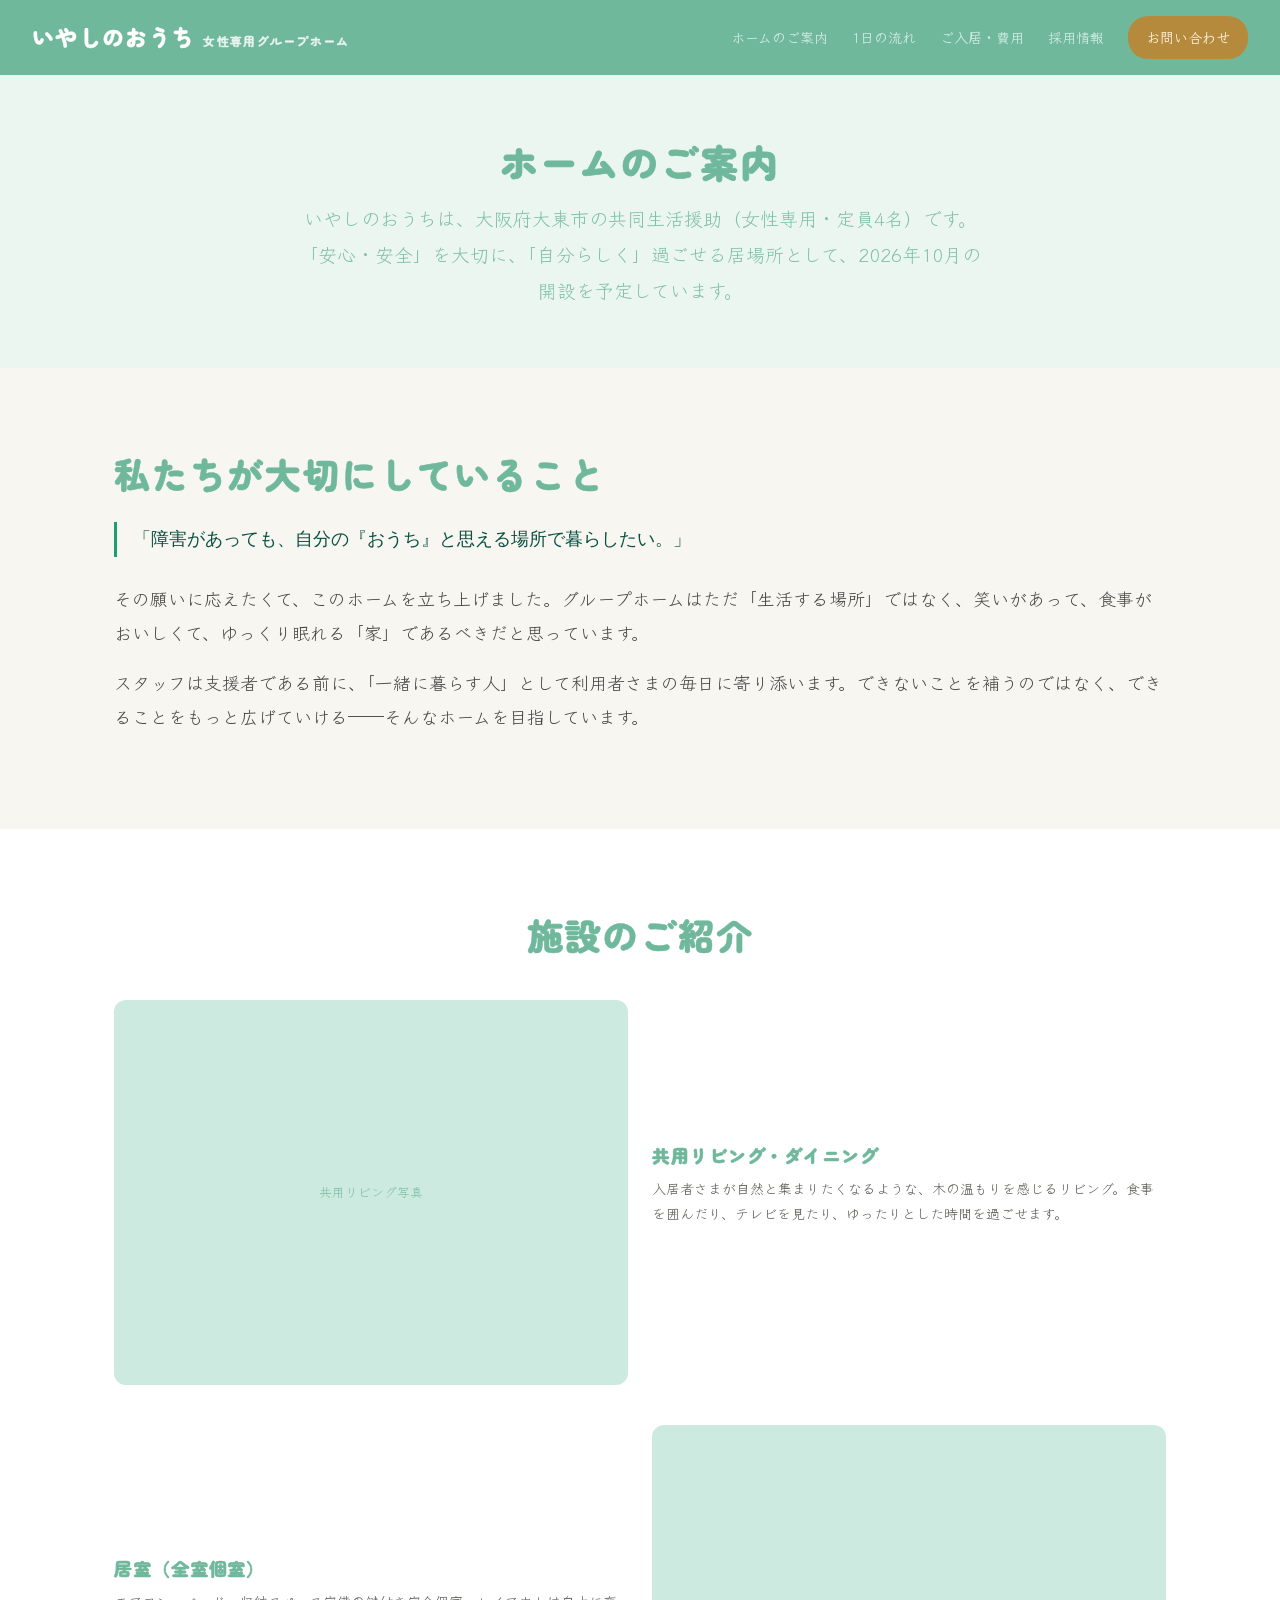
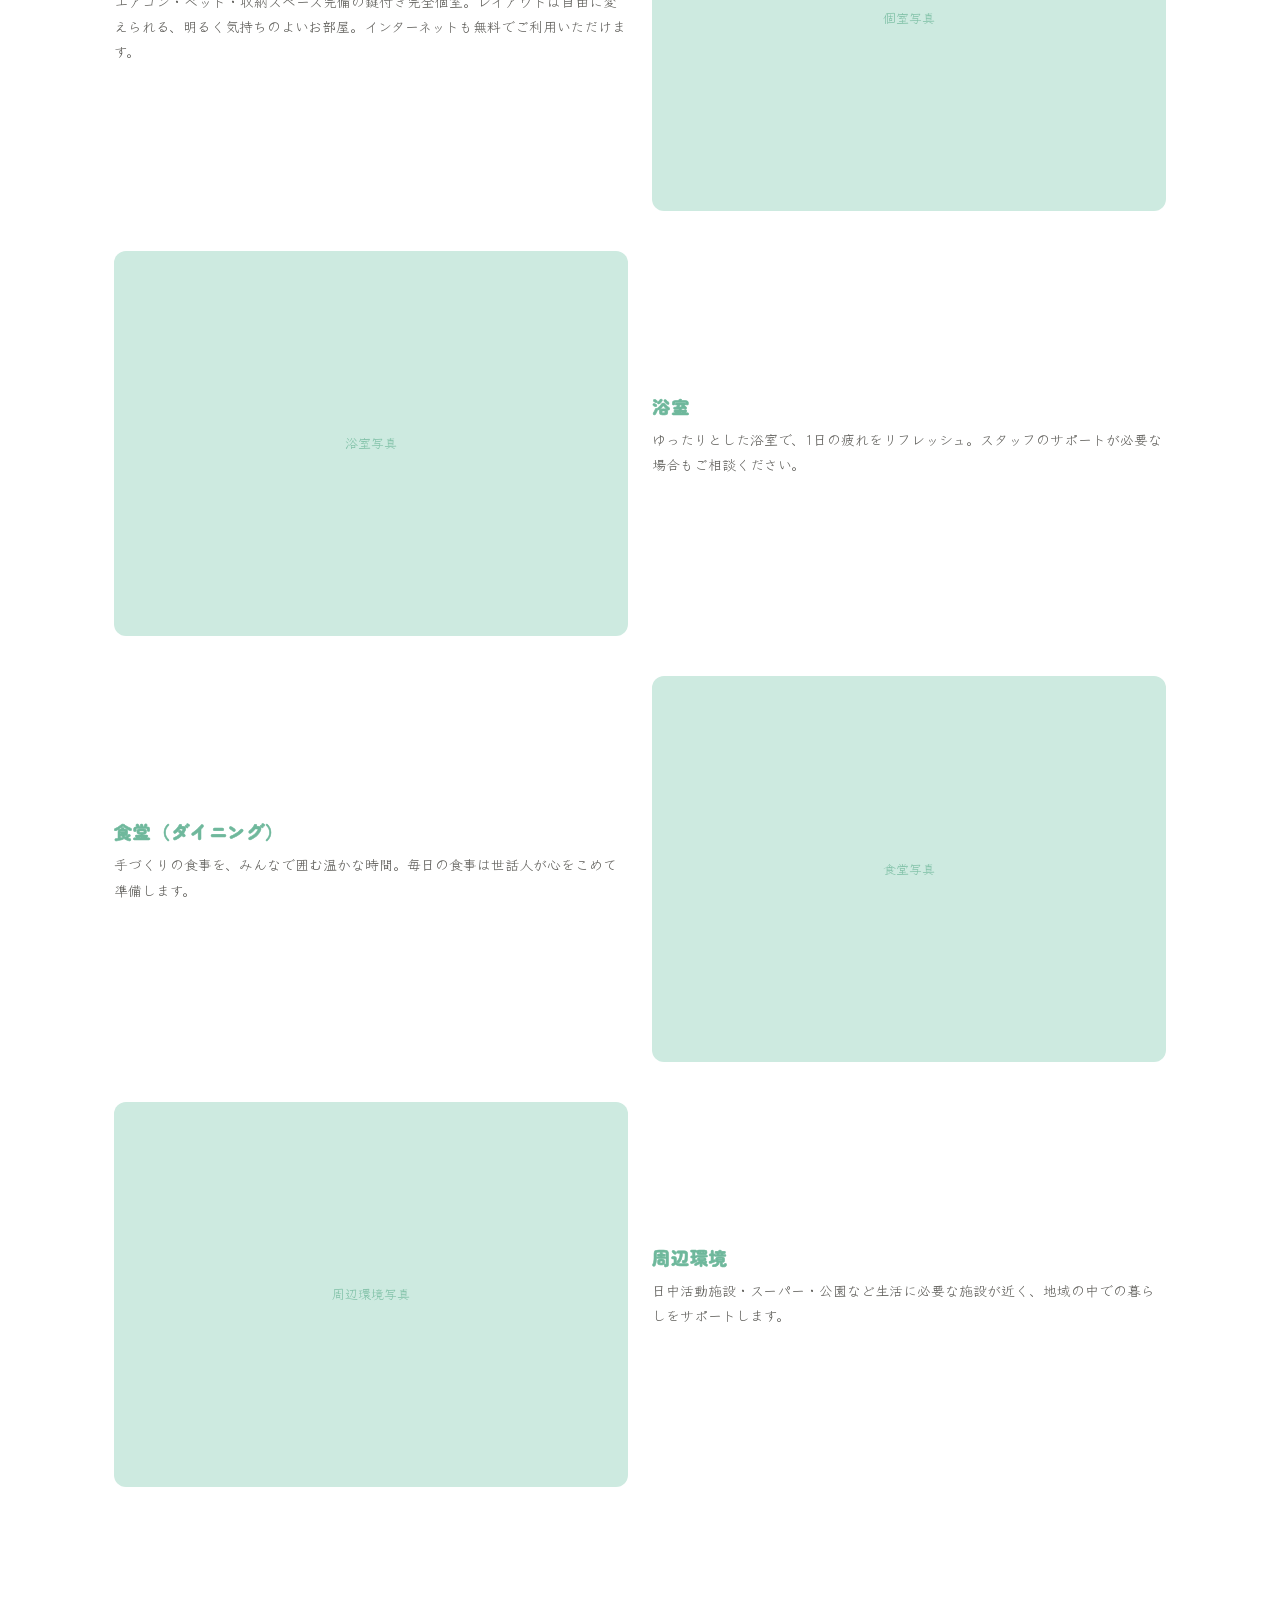
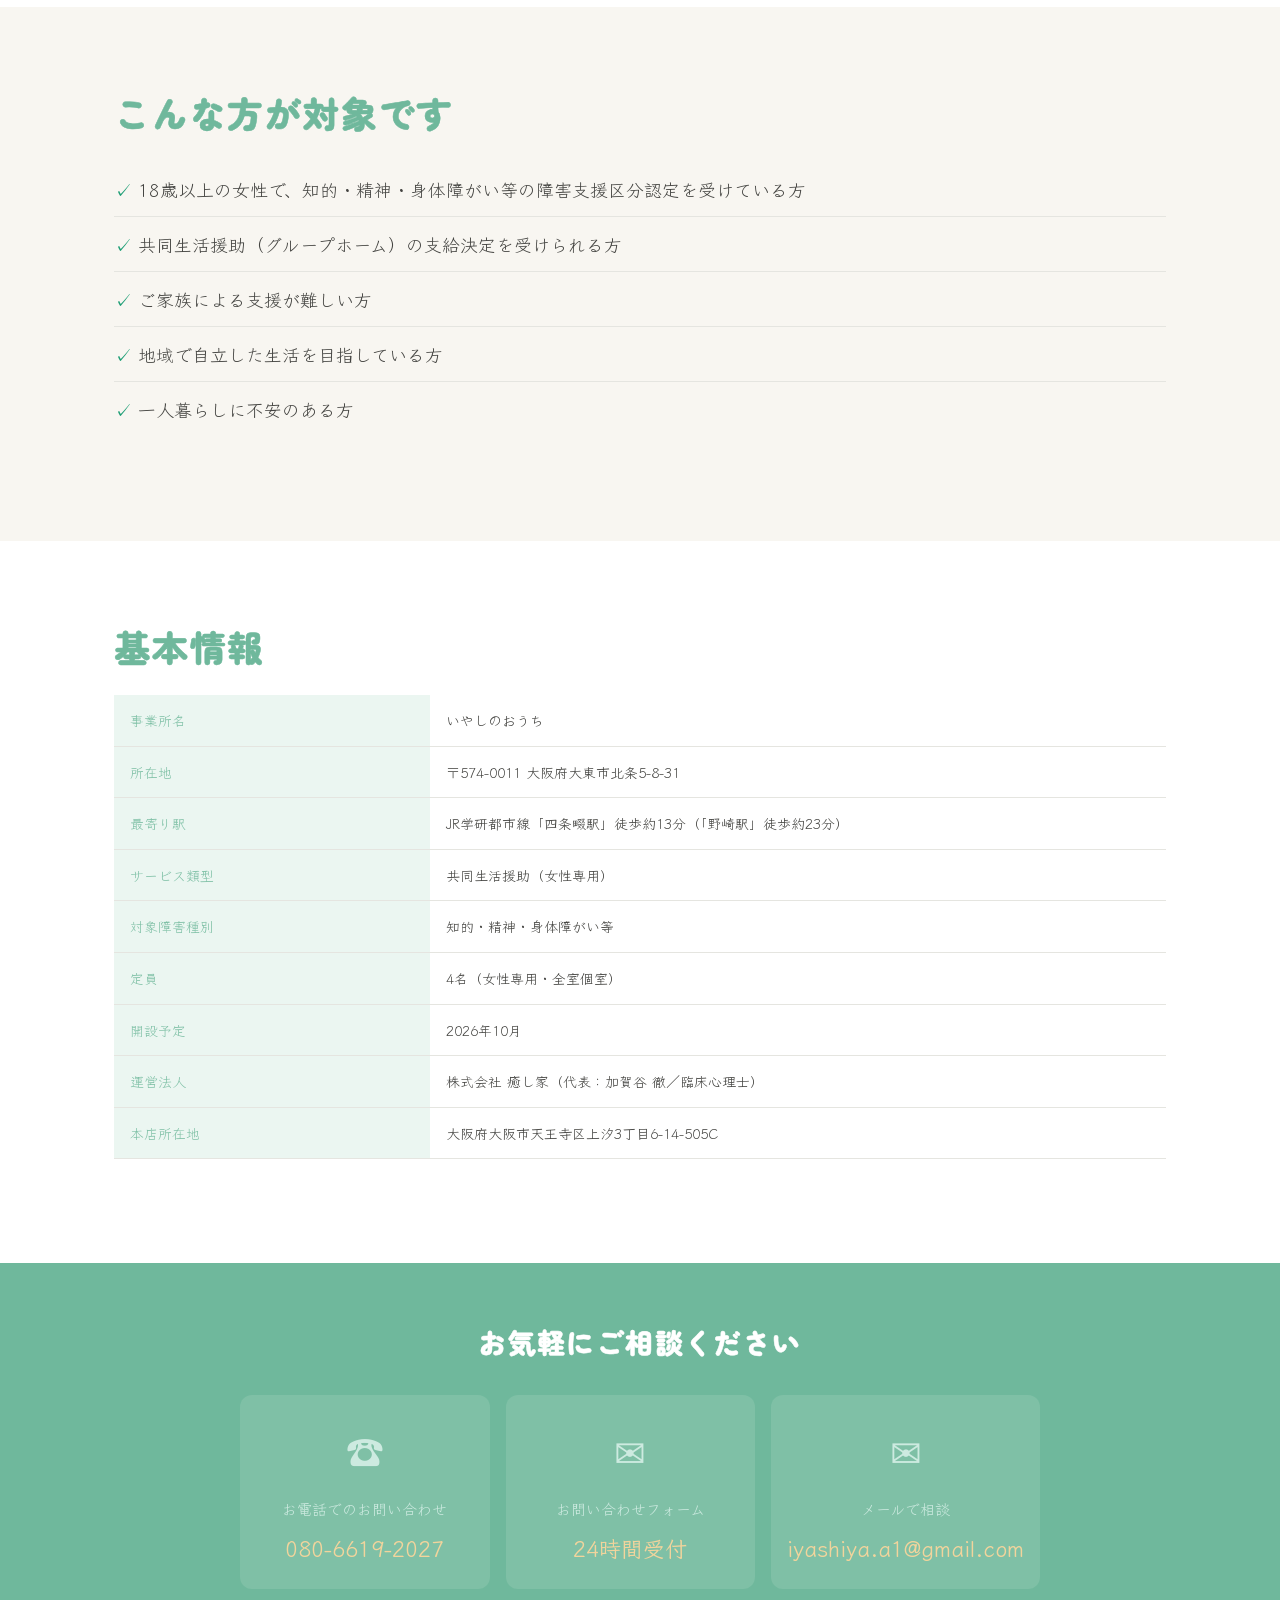
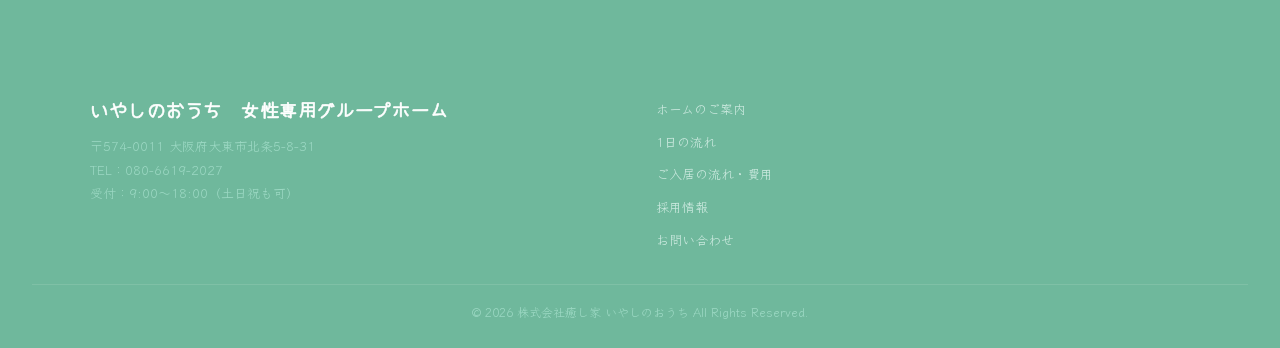
==== commit 7067aec3: "Reflect flyer facts on the official site. Put confirmed fees, contacts, daily schedule, and a 4-pers" ====
--- a/about.html
+++ b/about.html
@@ -13,7 +13,7 @@
 <body>
 
 <header class="header">
-  <a href="index.html" class="header-logo">いやしのおうち<span class="sub">障がい者グループホーム</span></a>
+  <a href="index.html" class="header-logo">いやしのおうち<span class="sub">女性専用グループホーム</span></a>
   <nav class="header-nav" id="nav">
     <a href="about.html">ホームのご案内</a>
     <a href="day.html">1日の流れ</a>
@@ -26,7 +26,7 @@
 
 <section class="page-hero">
   <h1>ホームのご案内</h1>
-  <p class="lead">いやしのおうちは、「安心・安全」を大切に、「自分らしく」過ごせる居場所です。知的障害・発達障害のある方が、地域の中で豊かな生活を育んでいけるよう、住まいと支援を一緒に提供します。</p>
+  <p class="lead">いやしのおうちは、大阪府大東市の共同生活援助（女性専用・定員4名）です。「安心・安全」を大切に、「自分らしく」過ごせる居場所として、2026年10月の開設を予定しています。</p>
 </section>
 
 <section class="section">
@@ -89,10 +89,10 @@
     <h2>こんな方が対象です</h2>
     <ul style="margin:24px 0;padding-left:0;">
       <li style="padding:10px 0 10px 24px;border-bottom:0.5px solid #E5E5E0;position:relative;">
-        <span style="position:absolute;left:0;color:#1D9E75;">✓</span>知的障がいのある方
+        <span style="position:absolute;left:0;color:#1D9E75;">✓</span>18歳以上の女性で、知的・精神・身体障がい等の障害支援区分認定を受けている方
       </li>
       <li style="padding:10px 0 10px 24px;border-bottom:0.5px solid #E5E5E0;position:relative;">
-        <span style="position:absolute;left:0;color:#1D9E75;">✓</span>発達障がいのある方
+        <span style="position:absolute;left:0;color:#1D9E75;">✓</span>共同生活援助（グループホーム）の支給決定を受けられる方
       </li>
       <li style="padding:10px 0 10px 24px;border-bottom:0.5px solid #E5E5E0;position:relative;">
         <span style="position:absolute;left:0;color:#1D9E75;">✓</span>ご家族による支援が難しい方
@@ -112,13 +112,14 @@
     <h2>基本情報</h2>
     <table class="table">
       <tr><th>事業所名</th><td>いやしのおうち</td></tr>
-      <tr><th>所在地</th><td>大阪府○○市○○町X-X-X</td></tr>
-      <tr><th>最寄り駅</th><td>○○線「○○駅」徒歩○分</td></tr>
-      <tr><th>サービス類型</th><td>共同生活援助（介護サービス包括型）</td></tr>
-      <tr><th>対象障害種別</th><td>知的障害・発達障害</td></tr>
-      <tr><th>定員</th><td>○名（全室個室）</td></tr>
-      <tr><th>開設予定</th><td>2025年○月</td></tr>
-      <tr><th>運営法人</th><td>（法人名）</td></tr>
+      <tr><th>所在地</th><td>〒574-0011 大阪府大東市北条5-8-31</td></tr>
+      <tr><th>最寄り駅</th><td>JR学研都市線「四条畷駅」徒歩約13分（「野崎駅」徒歩約23分）</td></tr>
+      <tr><th>サービス類型</th><td>共同生活援助（女性専用）</td></tr>
+      <tr><th>対象障害種別</th><td>知的・精神・身体障がい等</td></tr>
+      <tr><th>定員</th><td>4名（女性専用・全室個室）</td></tr>
+      <tr><th>開設予定</th><td>2026年10月</td></tr>
+      <tr><th>運営法人</th><td>株式会社 癒し家（代表：加賀谷 徹／臨床心理士）</td></tr>
+      <tr><th>本店所在地</th><td>大阪府大阪市天王寺区上汐3丁目6-14-505C</td></tr>
     </table>
   </div>
 </section>
@@ -126,20 +127,20 @@
 <section class="cta-section">
   <h2>お気軽にご相談ください</h2>
   <div class="cta-channels">
-    <a href="tel:0000000000" class="cta-channel">
+    <a href="tel:08066192027" class="cta-channel">
       <span class="icon">☎</span>
       <div class="label">お電話でのお問い合わせ</div>
-      <div class="value">XXX-XXXX-XXXX</div>
+      <div class="value">080-6619-2027</div>
     </a>
     <a href="contact.html" class="cta-channel">
       <span class="icon">✉</span>
       <div class="label">お問い合わせフォーム</div>
       <div class="value">24時間受付</div>
     </a>
-    <a href="#" class="cta-channel">
-      <span class="icon">💬</span>
-      <div class="label">LINEで気軽に相談</div>
-      <div class="value">友だち追加</div>
+    <a href="mailto:iyashiya.a1@gmail.com" class="cta-channel">
+      <span class="icon">✉</span>
+      <div class="label">メールで相談</div>
+      <div class="value">iyashiya.a1@gmail.com</div>
     </a>
   </div>
 </section>
@@ -147,8 +148,8 @@
 <footer class="footer">
   <div class="footer-grid">
     <div class="footer-info">
-      <h3>いやしのおうち　障がい者グループホーム</h3>
-      <p>〒XXX-XXXX 大阪府○○市○○町X-X-X<br>TEL：XXX-XXXX-XXXX<br>受付：平日 9:00〜17:00</p>
+      <h3>いやしのおうち　女性専用グループホーム</h3>
+      <p>〒574-0011 大阪府大東市北条5-8-31<br>TEL：080-6619-2027<br>受付：9:00〜18:00（土日祝も可）</p>
     </div>
     <nav class="footer-nav">
       <a href="about.html">ホームのご案内</a>
@@ -158,7 +159,7 @@
       <a href="contact.html">お問い合わせ</a>
     </nav>
   </div>
-  <div class="footer-copyright">© 2025 いやしのおうち All Rights Reserved.</div>
+  <div class="footer-copyright">© 2026 株式会社癒し家 いやしのおうち All Rights Reserved.</div>
 </footer>
 
 </body>
--- a/css/style.css
+++ b/css/style.css
@@ -1,8 +1,9 @@
 /* ========================================
    いやしのおうち｜共通スタイル
    配色：エメラルド + ゴールド
-   フォント：Noto Serif JP + Noto Sans JP
-======================================== */
+   フォント：見出しは Zen Maru Gothic 900
+======================================== */
+@import url('https://fonts.googleapis.com/css2?family=Zen+Maru+Gothic:wght@700;900&display=swap');
 
 /* リセット */
 * { box-sizing: border-box; margin: 0; padding: 0; }
@@ -34,16 +35,18 @@
 }
 .header-logo {
   color: #fff;
-  font-family: 'Yomogi', cursive;
-  font-size: 18px;
-  font-weight: 500;
+  font-family: 'Zen Maru Gothic', 'Yomogi', sans-serif;
+  font-size: 22px;
+  font-weight: 900;
+  letter-spacing: 0.06em;
+  -webkit-text-stroke: 0.4px currentColor;
 }
 .header-logo .sub {
   font-size: 12px;
-  font-weight: 400;
+  font-weight: 700;
   opacity: 0.85;
   margin-left: 8px;
-  font-family: 'Klee One', cursive;
+  font-family: 'Zen Maru Gothic', 'Klee One', sans-serif;
 }
 .header-nav {
   display: flex;
@@ -52,7 +55,8 @@
 }
 .header-nav a {
   color: #CDEAE0;
-  font-size: 13px;
+  font-size: 14px;
+  font-weight: 700;
   transition: color 0.2s;
 }
 .header-nav a:hover { color: #F2D49C; }
@@ -61,7 +65,7 @@
   color: #FAEEDA;
   padding: 8px 18px;
   border-radius: 20px;
-  font-weight: 500;
+  font-weight: 900;
 }
 .hamburger { display: none; background: none; border: none; color: #fff; cursor: pointer; font-size: 24px; }
 
@@ -73,12 +77,14 @@
 .section-narrow { padding: 60px 0; }
 
 h1, h2, h3 {
-  font-family: 'Yomogi', cursive;
-  font-weight: 500;
+  font-family: 'Zen Maru Gothic', 'Yomogi', sans-serif;
+  font-weight: 900;
   color: #6FB89C;
   line-height: 1.4;
-}
-h1 { font-size: 46px; margin-bottom: 16px; }
+  letter-spacing: 0.05em;
+  -webkit-text-stroke: 0.55px currentColor;
+}
+h1 { font-size: 46px; margin-bottom: 16px; -webkit-text-stroke: 0.8px currentColor; }
 h2 { font-size: 36px; margin-bottom: 24px; }
 h3 { font-size: 26px; margin-bottom: 12px; }
 p { margin-bottom: 16px; }
@@ -97,7 +103,7 @@
   padding: 14px 32px;
   border-radius: 24px;
   font-size: 17px;
-  font-weight: 500;
+  font-weight: 900;
   text-align: center;
   transition: all 0.2s;
   cursor: pointer;
@@ -244,7 +250,7 @@
   padding: 60px 32px;
   text-align: center;
 }
-.page-hero h1 { font-size: 32px; margin-bottom: 12px; }
+.page-hero h1 { font-size: 38px; margin-bottom: 12px; font-weight: 900; }
 .page-hero .lead { max-width: 700px; margin: 0 auto; }
 
 /* ========================================
@@ -384,8 +390,9 @@
 }
 .cta-section h2 {
   color: #fff;
-  font-size: 24px;
+  font-size: 28px;
   margin-bottom: 32px;
+  font-weight: 900;
 }
 .cta-channels {
   display: grid;
@@ -414,8 +421,8 @@
   margin-bottom: 4px;
 }
 .cta-channel .value {
-  font-size: 20px;
-  font-weight: 500;
+  font-size: 22px;
+  font-weight: 900;
   color: #F2D49C;
 }
 
@@ -466,7 +473,7 @@
   margin-top: 4px;
 }
 .timeline-item:last-child .timeline-line { display: none; }
-.timeline-content h3 { font-size: 15px; margin-bottom: 4px; color: #6FB89C; font-family: 'Klee One', cursive; font-weight: 500; }
+.timeline-content h3 { font-size: 18px; margin-bottom: 4px; color: #6FB89C; font-family: 'Zen Maru Gothic', sans-serif; font-weight: 900; }
 .timeline-content p { font-size: 13px; color: #5F5E5A; line-height: 1.6; margin: 0; }
 
 /* ========================================
